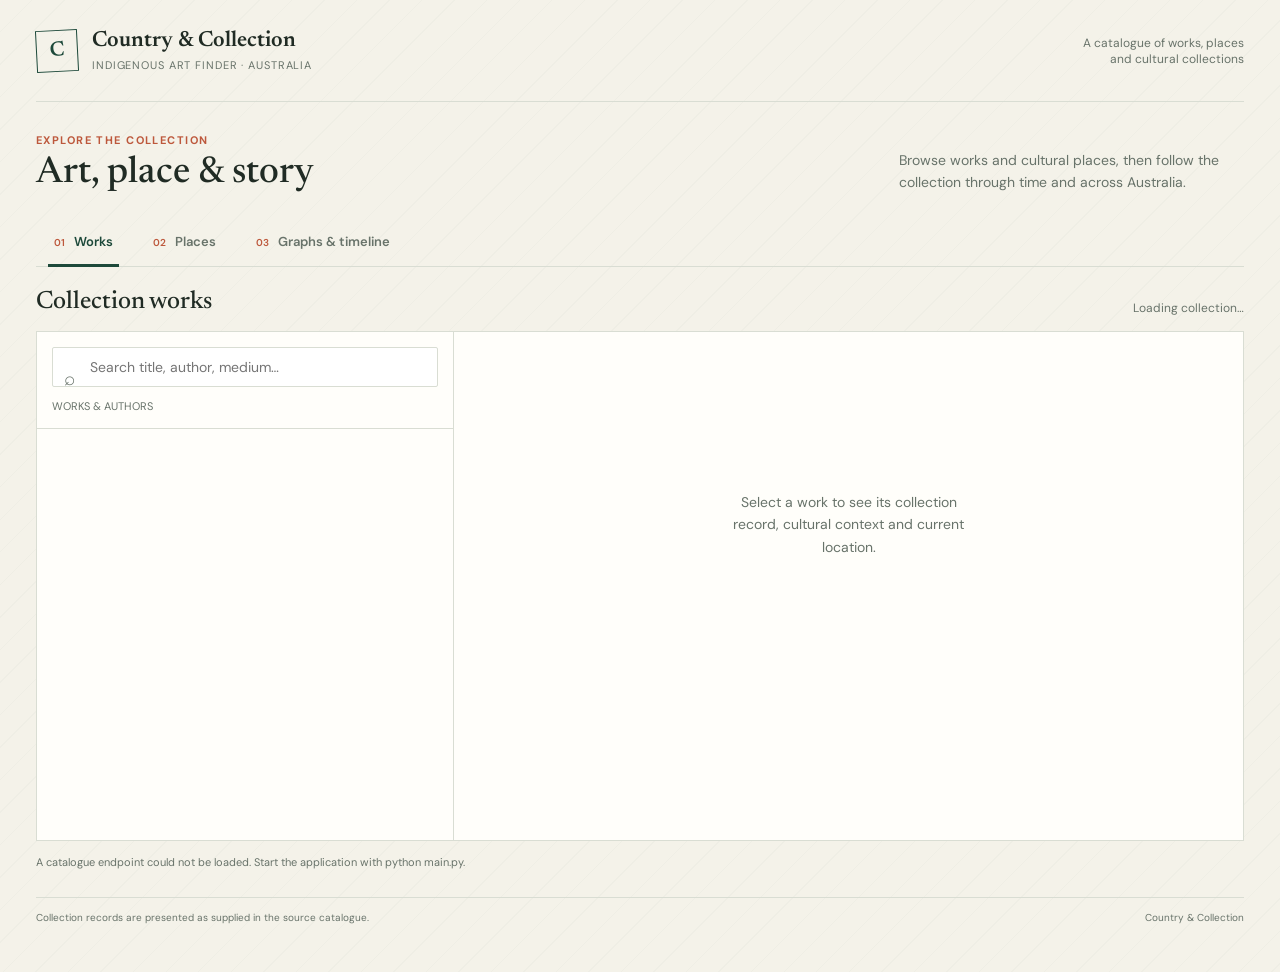
==== templates/index.html @ ae63e6ec "organising frontend into folder for easy flask recognition" ====
<!doctype html>
<html lang="en">
<head>
	<meta charset="utf-8">
	<meta name="viewport" content="width=device-width, initial-scale=1">
	<meta name="theme-color" content="#f4f2e9">
	<title>Country & Collection | Indigenous Art Finder</title>
	<link rel="preconnect" href="https://fonts.googleapis.com">
	<link rel="preconnect" href="https://fonts.gstatic.com" crossorigin>
	<link href="https://fonts.googleapis.com/css2?family=DM+Sans:wght@400;500;600;700&family=Newsreader:opsz,wght@6..72,500;6..72,600&display=swap" rel="stylesheet">
	<style>
		:root {
			color-scheme: light;
			--paper: #f4f2e9;
			--surface: #fffefa;
			--ink: #202b24;
			--muted: #68736a;
			--line: #d9ddd3;
			--forest: #1d493a;
			--leaf: #63865a;
			--ochre: #bd583c;
			--gold: #cf9e3d;
			--sans: "DM Sans", "Segoe UI", sans-serif;
			--serif: "Newsreader", Georgia, serif;
		}

		* { box-sizing: border-box; }
		body {
			margin: 0;
			color: var(--ink);
			background-color: var(--paper);
			background-image: repeating-linear-gradient(135deg, transparent 0 22px, rgb(29 73 58 / 2.5%) 22px 23px);
			font-family: var(--sans);
			font-size: 14px;
		}
		button, input { font: inherit; }
		button { color: inherit; }
		.shell { width: min(1280px, 100%); margin: 0 auto; padding: 0 36px 48px; }
		.masthead {
			min-height: 102px;
			display: flex;
			align-items: center;
			justify-content: space-between;
			gap: 24px;
			border-bottom: 1px solid var(--line);
		}
		.brand { display: flex; align-items: center; gap: 14px; }
		.brand-mark {
			width: 42px;
			height: 42px;
			display: grid;
			place-items: center;
			border: 1px solid var(--forest);
			color: var(--forest);
			font: 600 21px var(--serif);
			transform: rotate(-3deg);
		}
		.brand-name { font: 600 22px/1 var(--serif); }
		.brand-subtitle { margin-top: 6px; color: var(--muted); font-size: 11px; letter-spacing: .08em; text-transform: uppercase; }
		.masthead-note { color: var(--muted); font-size: 12px; text-align: right; }
		.intro { padding: 31px 0 23px; display: flex; align-items: end; justify-content: space-between; gap: 24px; }
		.eyebrow { color: var(--ochre); font-size: 11px; font-weight: 700; letter-spacing: .13em; text-transform: uppercase; }
		h1 { margin: 8px 0 0; font: 500 37px/1.05 var(--serif); }
		.intro-copy { max-width: 345px; margin: 0; color: var(--muted); line-height: 1.55; }
		.tabs { display: flex; border-bottom: 1px solid var(--line); gap: 4px; }
		.tab {
			position: relative;
			min-height: 49px;
			padding: 0 18px;
			border: 0;
			background: transparent;
			color: var(--muted);
			cursor: pointer;
			font-size: 13px;
			font-weight: 600;
		}
		.tab span { margin-right: 9px; color: var(--ochre); font-size: 10px; }
		.tab[aria-selected="true"] { color: var(--forest); }
		.tab[aria-selected="true"]::after { position: absolute; right: 12px; bottom: -1px; left: 12px; height: 3px; background: var(--forest); content: ""; }
		.panel { padding-top: 22px; }
		[hidden] { display: none !important; }
		.section-head { display: flex; align-items: end; justify-content: space-between; gap: 18px; margin-bottom: 15px; }
		h2 { margin: 0; font: 500 25px/1.1 var(--serif); }
		.section-meta { color: var(--muted); font-size: 12px; }
		.workspace { display: grid; grid-template-columns: minmax(270px, .82fr) minmax(0, 1.55fr); min-height: 510px; border: 1px solid var(--line); background: var(--surface); }
		.browse-column { min-width: 0; border-right: 1px solid var(--line); }
		.browse-toolbar { padding: 15px; border-bottom: 1px solid var(--line); }
		.search-wrap { position: relative; }
		.search-wrap::before { position: absolute; top: 11px; left: 12px; color: var(--muted); content: "⌕"; font-size: 19px; line-height: 1; }
		.search {
			width: 100%;
			height: 40px;
			padding: 0 12px 0 37px;
			border: 1px solid var(--line);
			border-radius: 2px;
			outline: none;
			background: #fff;
			color: var(--ink);
		}
		.search:focus { border-color: var(--forest); box-shadow: 0 0 0 2px rgb(29 73 58 / 10%); }
		.browse-count { display: flex; justify-content: space-between; padding-top: 12px; color: var(--muted); font-size: 11px; }
		.record-list { max-height: 430px; overflow: auto; }
		.record-button {
			width: 100%;
			display: block;
			padding: 13px 16px;
			border: 0;
			border-bottom: 1px solid #eceee8;
			border-left: 3px solid transparent;
			background: transparent;
			cursor: pointer;
			text-align: left;
		}
		.record-button:hover { background: #f7f8f2; }
		.record-button[aria-current="true"] { border-left-color: var(--ochre); background: #f6f5ed; }
		.record-title { display: block; font: 600 16px/1.25 var(--serif); }
		.record-subtitle { display: block; margin-top: 5px; color: var(--muted); font-size: 12px; line-height: 1.4; }
		.record-tag { display: inline-block; margin-top: 7px; color: var(--forest); font-size: 10px; font-weight: 700; letter-spacing: .07em; text-transform: uppercase; }
		.region-filters { display: flex; flex-wrap: wrap; gap: 5px; margin-top: 13px; }
		.region-button { min-height: 29px; padding: 0 8px; border: 1px solid var(--line); border-radius: 2px; background: transparent; color: var(--muted); cursor: pointer; font-size: 10px; font-weight: 700; }
		.region-button:hover, .region-button[aria-pressed="true"] { border-color: var(--forest); background: var(--forest); color: #fff; }
		.detail { padding: 27px 30px; min-width: 0; }
		.detail-kicker { color: var(--ochre); font-size: 10px; font-weight: 700; letter-spacing: .13em; text-transform: uppercase; }
		.detail h3 { margin: 9px 0 7px; font: 500 31px/1.1 var(--serif); overflow-wrap: anywhere; }
		.detail-byline { margin: 0; color: var(--muted); font-size: 14px; }
		.detail-rule { height: 1px; margin: 23px 0; background: var(--line); }
		.detail-grid { display: grid; grid-template-columns: repeat(2, minmax(0, 1fr)); gap: 21px 24px; }
		.field-label { display: block; margin-bottom: 5px; color: var(--muted); font-size: 10px; font-weight: 700; letter-spacing: .09em; text-transform: uppercase; }
		.field-value { display: block; font-size: 13px; line-height: 1.5; overflow-wrap: anywhere; }
		.field-wide { grid-column: 1 / -1; }
		.empty-state { padding: 24px 16px; color: var(--muted); line-height: 1.5; }
		.placeholder { min-height: 330px; display: grid; place-items: center; color: var(--muted); text-align: center; }
		.placeholder p { max-width: 260px; line-height: 1.6; }
		.place-flags { display: flex; flex-wrap: wrap; gap: 7px; margin: 18px 0 0; }
		.flag { padding: 5px 8px; border: 1px solid var(--line); color: var(--forest); font-size: 10px; font-weight: 600; }
		.analytics-top { display: grid; grid-template-columns: repeat(3, 1fr); margin-bottom: 18px; border: 1px solid var(--line); background: var(--surface); }
		.metric { padding: 17px 20px; border-right: 1px solid var(--line); }
		.metric:last-child { border: 0; }
		.metric-value { display: block; font: 500 29px/1 var(--serif); color: var(--forest); }
		.metric-label { display: block; margin-top: 6px; color: var(--muted); font-size: 11px; }
		.analytics-grid { display: grid; grid-template-columns: 1fr 1fr; gap: 16px; }
		.chart-panel, .timeline-panel { padding: 19px 21px; border: 1px solid var(--line); background: var(--surface); }
		.chart-panel h3, .timeline-panel h3 { margin: 0 0 17px; font: 500 20px/1.1 var(--serif); }
		.bar-list { display: grid; gap: 13px; }
		.bar-row { display: grid; grid-template-columns: minmax(72px, 110px) minmax(40px, 1fr) 25px; align-items: center; gap: 9px; font-size: 11px; }
		.bar-label { overflow: hidden; color: var(--muted); text-overflow: ellipsis; white-space: nowrap; }
		.bar-track { height: 9px; background: #edf0e9; }
		.bar-fill { height: 100%; min-width: 2px; background: var(--leaf); }
		.bar-row:nth-child(3n + 2) .bar-fill { background: var(--ochre); }
		.bar-row:nth-child(3n) .bar-fill { background: var(--gold); }
		.bar-count { text-align: right; font-weight: 700; }
		.line-chart { width: 100%; height: auto; display: block; overflow: visible; }
		.chart-axis { stroke: var(--line); stroke-width: 1; }
		.chart-line { fill: none; stroke: var(--forest); stroke-width: 3; stroke-linecap: round; stroke-linejoin: round; }
		.chart-point { fill: var(--ochre); stroke: var(--surface); stroke-width: 2; }
		.chart-label { fill: var(--muted); font: 11px var(--sans); }
		.timeline-list { display: grid; grid-template-columns: repeat(auto-fit, minmax(120px, 1fr)); gap: 8px; margin-top: 14px; }
		.timeline-item { padding: 9px 10px; border-left: 2px solid var(--ochre); background: #f7f8f2; }
		.timeline-year { display: block; color: var(--forest); font-size: 11px; font-weight: 700; }
		.timeline-count { display: block; margin-top: 4px; color: var(--muted); font-size: 11px; }
		.status { min-height: 20px; margin: 14px 0 0; color: var(--muted); font-size: 11px; }
		footer { display: flex; justify-content: space-between; gap: 12px; margin-top: 22px; padding-top: 13px; border-top: 1px solid var(--line); color: var(--muted); font-size: 10px; }
		@media (max-width: 760px) {
			.shell { padding: 0 18px 32px; }
			.masthead { min-height: 81px; }
			.masthead-note { display: none; }
			.intro { align-items: start; flex-direction: column; gap: 11px; padding-top: 25px; }
			h1 { font-size: 32px; }
			.intro-copy { max-width: 500px; }
			.tabs { overflow-x: auto; }
			.tab { flex: 0 0 auto; padding: 0 12px; }
			.workspace { grid-template-columns: 1fr; }
			.browse-column { border-right: 0; border-bottom: 1px solid var(--line); }
			.record-list { max-height: 265px; }
			.detail { padding: 22px 18px; }
			.detail h3 { font-size: 27px; }
			.analytics-grid { grid-template-columns: 1fr; }
			.timeline-panel { grid-column: auto; }
			.chart-panel { padding: 17px; }
		}
		@media (max-width: 430px) {
			.brand-name { font-size: 19px; }
			.brand-mark { width: 37px; height: 37px; }
			.section-head { align-items: start; flex-direction: column; gap: 7px; }
			.detail-grid { gap: 17px 13px; }
			.analytics-top { grid-template-columns: 1fr 1fr; }
			.metric { padding: 14px; }
			.metric:nth-child(2) { border-right: 0; }
			.metric:last-child { grid-column: 1 / -1; border-top: 1px solid var(--line); }
			footer { flex-direction: column; }
		}
		@media (prefers-reduced-motion: no-preference) {
			.panel:not([hidden]) { animation: arrive 180ms ease-out both; }
			@keyframes arrive { from { opacity: .5; transform: translateY(4px); } to { opacity: 1; transform: translateY(0); } }
		}
	</style>
</head>
<body>
	<div class="shell">
		<header class="masthead">
			<div class="brand">
				<div class="brand-mark" aria-hidden="true">C</div>
				<div>
					<div class="brand-name">Country &amp; Collection</div>
					<div class="brand-subtitle">Indigenous art finder · Australia</div>
				</div>
			</div>
			<div class="masthead-note">A catalogue of works, places<br>and cultural collections</div>
		</header>

		<main>
			<section class="intro" aria-labelledby="page-title">
				<div>
					<div class="eyebrow">Explore the collection</div>
					<h1 id="page-title">Art, place &amp; story</h1>
				</div>
				<p class="intro-copy">Browse works and cultural places, then follow the collection through time and across Australia.</p>
			</section>

			<nav class="tabs" role="tablist" aria-label="Catalogue sections">
				<button class="tab" id="tab-works" type="button" role="tab" aria-controls="panel-works" aria-selected="true"><span>01</span>Works</button>
				<button class="tab" id="tab-places" type="button" role="tab" aria-controls="panel-places" aria-selected="false"><span>02</span>Places</button>
				<button class="tab" id="tab-archive" type="button" role="tab" aria-controls="panel-archive" aria-selected="false"><span>03</span>Graphs &amp; timeline</button>
			</nav>

			<section class="panel" id="panel-works" role="tabpanel" aria-labelledby="tab-works">
				<div class="section-head">
					<h2>Collection works</h2>
					<div class="section-meta" id="works-summary">Loading collection…</div>
				</div>
				<div class="workspace">
					<div class="browse-column">
						<div class="browse-toolbar">
							<label class="search-wrap">
								<span class="sr-only" hidden>Search works by title, author, medium or group</span>
								<input class="search" id="works-search" type="search" placeholder="Search title, author, medium…" autocomplete="off" aria-label="Search works by title, author, medium or group">
							</label>
							<div class="browse-count"><span>WORKS &amp; AUTHORS</span><span id="works-count"></span></div>
						</div>
						<div class="record-list" id="works-list" aria-label="Works"></div>
					</div>
					<article class="detail" id="work-detail" aria-live="polite">
						<div class="placeholder"><p>Select a work to see its collection record, cultural context and current location.</p></div>
					</article>
				</div>
			</section>

			<section class="panel" id="panel-places" role="tabpanel" aria-labelledby="tab-places" hidden>
				<div class="section-head">
					<h2>Cultural places</h2>
					<div class="section-meta" id="places-summary">Browse places to visit, learn and engage</div>
				</div>
				<div class="workspace">
					<div class="browse-column">
						<div class="browse-toolbar">
							<label class="search-wrap">
								<input class="search" id="places-search" type="search" placeholder="Search place, state, group…" autocomplete="off" aria-label="Search places by name, state, or group">
							</label>
							<div class="region-filters" id="region-filters" aria-label="Filter places by state"></div>
							<div class="browse-count"><span>PLACES</span><span id="places-count"></span></div>
						</div>
						<div class="record-list" id="places-list" aria-label="Cultural places"></div>
					</div>
					<article class="detail" id="place-detail" aria-live="polite">
						<div class="placeholder"><p>Select a place to see its address, community details and visitor information.</p></div>
					</article>
				</div>
			</section>

			<section class="panel" id="panel-archive" role="tabpanel" aria-labelledby="tab-archive" hidden>
				<div class="section-head">
					<h2>Indigenous Art Centres in Australia</h2>
					<div class="section-meta">Founding years and locations by state</div>
				</div>
				<div class="analytics-top" id="metrics"></div>
				<div class="analytics-grid">
					<section class="chart-panel" aria-labelledby="founded-chart-title">
						<h3 id="founded-chart-title">Places founded over time</h3>
						<div id="founded-chart" aria-label="Cumulative line graph of places founded by year"></div>
						<div class="timeline-list" id="timeline" aria-label="Founding timeline"></div>
					</section>
					<section class="chart-panel" aria-labelledby="state-chart-title">
						<h3 id="state-chart-title">Locations by state</h3>
						<div class="bar-list" id="state-chart"></div>
					</section>
				</div>
				<p class="status" id="archive-note"></p>
			</section>
			<p class="status" id="app-status" role="status"></p>
		</main>

		<footer>
			<span>Collection records are presented as supplied in the source catalogue.</span>
			<span>Country &amp; Collection</span>
		</footer>
	</div>

	<script>
		const panels = [...document.querySelectorAll('[role="tabpanel"]')];
		const tabs = [...document.querySelectorAll('[role="tab"]')];
		const status = document.querySelector('#app-status');
		let works = [];
		let places = [];
		let selectedPlaceState = 'ALL';
		const regions = [
			['NSW', 'New South Wales'], ['VIC', 'Victoria'], ['QLD', 'Queensland'],
			['SA', 'South Australia'], ['WA', 'Western Australia'], ['TAS', 'Tasmania'], ['NT', 'Northern Territory'],
		];

		function text(value) {
			const clean = String(value ?? '').trim();
			return clean || 'Not recorded';
		}

		function field(label, value, wide = false) {
			const wrapper = document.createElement('div');
			if (wide) wrapper.className = 'field-wide';
			const heading = document.createElement('span');
			heading.className = 'field-label';
			heading.textContent = label;
			const content = document.createElement('span');
			content.className = 'field-value';
			content.textContent = text(value);
			wrapper.append(heading, content);
			return wrapper;
		}

		function showTab(tab) {
			tabs.forEach((button) => button.setAttribute('aria-selected', String(button === tab)));
			panels.forEach((panel) => { panel.hidden = panel.id !== tab.getAttribute('aria-controls'); });
		}

		tabs.forEach((tab) => tab.addEventListener('click', () => showTab(tab)));

		function renderWorkList(query = '') {
			const normalized = query.trim().toLocaleLowerCase();
			const matches = works.filter((work) => Object.values(work).join(' ').toLocaleLowerCase().includes(normalized));
			const list = document.querySelector('#works-list');
			list.replaceChildren();
			document.querySelector('#works-count').textContent = `${matches.length} / ${works.length}`;
			if (!matches.length) {
				list.innerHTML = '<div class="empty-state">No works match that search.</div>';
				return;
			}
			matches.forEach((work) => {
				const button = document.createElement('button');
				button.type = 'button';
				button.className = 'record-button';
				button.setAttribute('aria-current', String(document.querySelector('#work-detail').dataset.title === work.title));
				const title = document.createElement('span');
				title.className = 'record-title';
				title.textContent = text(work.title);
				const author = document.createElement('span');
				author.className = 'record-subtitle';
				author.textContent = text(work.author);
				const type = document.createElement('span');
				type.className = 'record-tag';
				type.textContent = text(work.type);
				button.append(title, author, type);
				button.addEventListener('click', () => showWork(work));
				list.append(button);
			});
		}

		function showWork(work) {
			const detail = document.querySelector('#work-detail');
			detail.dataset.title = work.title;
			detail.replaceChildren();
			const kicker = document.createElement('div');
			kicker.className = 'detail-kicker';
			kicker.textContent = text(work.type);
			const title = document.createElement('h3');
			title.textContent = text(work.title);
			const byline = document.createElement('p');
			byline.className = 'detail-byline';
			byline.textContent = text(work.author);
			const rule = document.createElement('div');
			rule.className = 'detail-rule';
			const grid = document.createElement('div');
			grid.className = 'detail-grid';
			grid.append(
				field('Type of work', work.type),
				field('Aboriginal heritage', work.heritage),
				field('Work medium', work.medium),
				field('Aboriginal group location', work.groupLocationAndState),
				field('Date created', work.dateCreated),
				field('Collection', work.collection, true),
				field('Where the work is housed', work.housedAt, true),
			);
			detail.append(kicker, title, byline, rule, grid);
			renderWorkList(document.querySelector('#works-search').value);
		}

		function renderPlaceList(query = '') {
			const normalized = query.trim().toLocaleLowerCase();
			const matches = places.filter((place) => (selectedPlaceState === 'ALL' || place.state === selectedPlaceState)
				&& Object.values(place).join(' ').toLocaleLowerCase().includes(normalized));
			const list = document.querySelector('#places-list');
			list.replaceChildren();
			document.querySelector('#places-count').textContent = `${matches.length} / ${places.length}`;
			if (!matches.length) {
				list.innerHTML = '<div class="empty-state">No places match that search.</div>';
				return;
			}
			matches.forEach((place) => {
				const button = document.createElement('button');
				button.type = 'button';
				button.className = 'record-button';
				button.setAttribute('aria-current', String(document.querySelector('#place-detail').dataset.name === place.name));
				const name = document.createElement('span');
				name.className = 'record-title';
				name.textContent = text(place.name);
				const location = document.createElement('span');
				location.className = 'record-subtitle';
				location.textContent = [place.state, place.address].filter((value) => value).join(' · ') || 'Location not recorded';
				const category = document.createElement('span');
				category.className = 'record-tag';
				category.textContent = text(place.category);
				button.append(name, location, category);
				button.addEventListener('click', () => showPlace(place));
				list.append(button);
			});
		}

		function renderRegionFilters() {
			const filters = document.querySelector('#region-filters');
			filters.replaceChildren();
			[['ALL', 'Nationwide'], ...regions].forEach(([code, label]) => {
				const button = document.createElement('button');
				button.type = 'button';
				button.className = 'region-button';
				button.textContent = label;
				button.setAttribute('aria-pressed', String(selectedPlaceState === code));
				button.addEventListener('click', () => {
					selectedPlaceState = code;
					renderRegionFilters();
					renderPlaceList(document.querySelector('#places-search').value);
				});
				filters.append(button);
			});
		}

		function showPlace(place) {
			const detail = document.querySelector('#place-detail');
			detail.dataset.name = place.name;
			detail.replaceChildren();
			const kicker = document.createElement('div');
			kicker.className = 'detail-kicker';
			kicker.textContent = text(place.category);
			const title = document.createElement('h3');
			title.textContent = text(place.name);
			const byline = document.createElement('p');
			byline.className = 'detail-byline';
			byline.textContent = [place.state, place.address].filter((value) => value).join(' · ') || 'Address not recorded';
			const flags = document.createElement('div');
			flags.className = 'place-flags';
			[place.exclusiveContent === 'Yes' && 'Aboriginal content', place.aboriginalOwned === 'Yes' && 'Aboriginal owned & governed'].filter(Boolean).forEach((label) => {
				const flag = document.createElement('span');
				flag.className = 'flag';
				flag.textContent = label;
				flags.append(flag);
			});
			const rule = document.createElement('div');
			rule.className = 'detail-rule';
			const grid = document.createElement('div');
			grid.className = 'detail-grid';
			grid.append(
				field('Address', place.address, true),
				field('Category', place.category),
				field('Aboriginal group', place.aboriginalGroup),
				field('Indigenous exclusive content', place.exclusiveContent),
				field('Indigenous owned and run', place.aboriginalOwned),
				field('Type of interaction', place.interactions),
				field('Year founded', place.yearFounded),
				field('Listed source', place.source, true),
				field('Associated with', place.associatedWith, true),
			);
			if (place.website && /^https?:\/\//i.test(place.website)) {
				const websiteField = document.createElement('div');
				websiteField.className = 'field-wide';
				const label = document.createElement('span');
				label.className = 'field-label';
				label.textContent = 'Website';
				const link = document.createElement('a');
				link.className = 'field-value';
				link.href = place.website;
				link.target = '_blank';
				link.rel = 'noopener noreferrer';
				link.textContent = place.website;
				websiteField.append(label, link);
				grid.append(websiteField);
			} else {
				grid.append(field('Website', place.website, true));
			}
			detail.append(kicker, title, byline, flags, rule, grid);
			renderPlaceList(document.querySelector('#places-search').value);
		}

		function renderBars(target, entries) {
			const element = document.querySelector(target);
			element.replaceChildren();
			const maximum = Math.max(1, ...entries.map(([, count]) => count));
			entries.forEach(([label, count]) => {
				const row = document.createElement('div');
				row.className = 'bar-row';
				const name = document.createElement('span');
				name.className = 'bar-label';
				name.textContent = label;
				name.title = label;
				const track = document.createElement('div');
				track.className = 'bar-track';
				track.setAttribute('aria-label', `${label}: ${count}`);
				const fill = document.createElement('div');
				fill.className = 'bar-fill';
				fill.style.width = count ? `${Math.max(3, count / maximum * 100)}%` : '0%';
				track.append(fill);
				const value = document.createElement('span');
				value.className = 'bar-count';
				value.textContent = count;
				row.append(name, track, value);
				element.append(row);
			});
		}

		function renderFoundedChart(entries) {
			const container = document.querySelector('#founded-chart');
			container.replaceChildren();
			if (!entries.length) {
				const empty = document.createElement('div');
				empty.className = 'empty-state';
				empty.textContent = 'No founding years are recorded in the source CSV yet.';
				container.append(empty);
				return;
			}
			const svg = document.createElementNS('http://www.w3.org/2000/svg', 'svg');
			svg.setAttribute('viewBox', '0 0 720 250');
			svg.setAttribute('role', 'img');
			svg.setAttribute('aria-label', 'Cumulative number of places by founding year');
			svg.classList.add('line-chart');
			const maximum = Math.max(1, ...entries.map((entry) => entry.total));
			const left = 54;
			const right = 698;
			const top = 24;
			const bottom = 204;
			const axis = document.createElementNS(svg.namespaceURI, 'path');
			axis.setAttribute('d', `M${left} ${top}V${bottom}H${right}`);
			axis.classList.add('chart-axis');
			svg.append(axis);
			const points = entries.map((entry, index) => {
				const x = entries.length === 1 ? (left + right) / 2 : left + index / (entries.length - 1) * (right - left);
				const y = bottom - entry.total / maximum * (bottom - top);
				return { ...entry, x, y };
			});
			const line = document.createElementNS(svg.namespaceURI, 'polyline');
			line.setAttribute('points', points.map(({ x, y }) => `${x},${y}`).join(' '));
			line.classList.add('chart-line');
			svg.append(line);
			points.forEach((point, index) => {
				const dot = document.createElementNS(svg.namespaceURI, 'circle');
				dot.setAttribute('cx', point.x);
				dot.setAttribute('cy', point.y);
				dot.setAttribute('r', '5');
				dot.classList.add('chart-point');
				const title = document.createElementNS(svg.namespaceURI, 'title');
				title.textContent = `${point.year}: ${point.total} places total (${point.count} founded)`;
				dot.append(title);
				svg.append(dot);
				if (index === 0 || index === points.length - 1 || index === Math.floor(points.length / 2)) {
					const label = document.createElementNS(svg.namespaceURI, 'text');
					label.setAttribute('x', point.x);
					label.setAttribute('y', '228');
					label.setAttribute('text-anchor', 'middle');
					label.classList.add('chart-label');
					label.textContent = point.year;
					svg.append(label);
				}
			});
			container.append(svg);
		}

		function renderOverview(data) {
			const metrics = document.querySelector('#metrics');
			metrics.replaceChildren();
			const statesWithPlaces = Object.values(data.placesByState).filter((count) => count > 0).length;
			[['Art centres & places', data.placeCount], ['Places with founding year', data.datedPlaceCount], ['States represented', statesWithPlaces]].forEach(([label, value]) => {
				const item = document.createElement('div');
				item.className = 'metric';
				const number = document.createElement('span');
				number.className = 'metric-value';
				number.textContent = value;
				const caption = document.createElement('span');
				caption.className = 'metric-label';
				caption.textContent = label;
				item.append(number, caption);
				metrics.append(item);
			});
			renderBars('#state-chart', Object.entries(data.placesByState));
			renderFoundedChart(data.foundedTimeline);
			const timeline = document.querySelector('#timeline');
			timeline.replaceChildren();
			data.foundedTimeline.forEach((entry) => {
				const item = document.createElement('div');
				item.className = 'timeline-item';
				const year = document.createElement('span');
				year.className = 'timeline-year';
				year.textContent = entry.year;
				const count = document.createElement('span');
				count.className = 'timeline-count';
				count.textContent = `${entry.count} founded · ${entry.total} total`;
				item.append(year, count);
				timeline.append(item);
			});
			document.querySelector('#archive-note').textContent = data.unrecordedFoundedCount
				? `${data.unrecordedFoundedCount} places have no recognizable founding year in the source CSV and are not plotted.`
				: 'Founding totals are cumulative; yearly additions are shown in the timeline.';
		}

		document.querySelector('#works-search').addEventListener('input', (event) => renderWorkList(event.target.value));
		document.querySelector('#places-search').addEventListener('input', (event) => renderPlaceList(event.target.value));

		async function loadCatalogue() {
			try {
				const responses = await Promise.all(['/api/works', '/api/places', '/api/overview'].map((url) => fetch(url)));
				if (responses.some((response) => !response.ok)) throw new Error('A catalogue endpoint could not be loaded.');
				[works, places] = await Promise.all(responses.slice(0, 2).map((response) => response.json()));
				const overview = await responses[2].json();
				document.querySelector('#works-summary').textContent = `${works.length} works in the catalogue`;
				document.querySelector('#places-summary').textContent = `${places.length} cultural places in the catalogue`;
				renderWorkList();
				renderRegionFilters();
				renderPlaceList();
				renderOverview(overview);
			} catch (error) {
				status.textContent = `${error.message} Start the application with python main.py.`;
			}
		}

		loadCatalogue();
	</script>
</body>
</html>
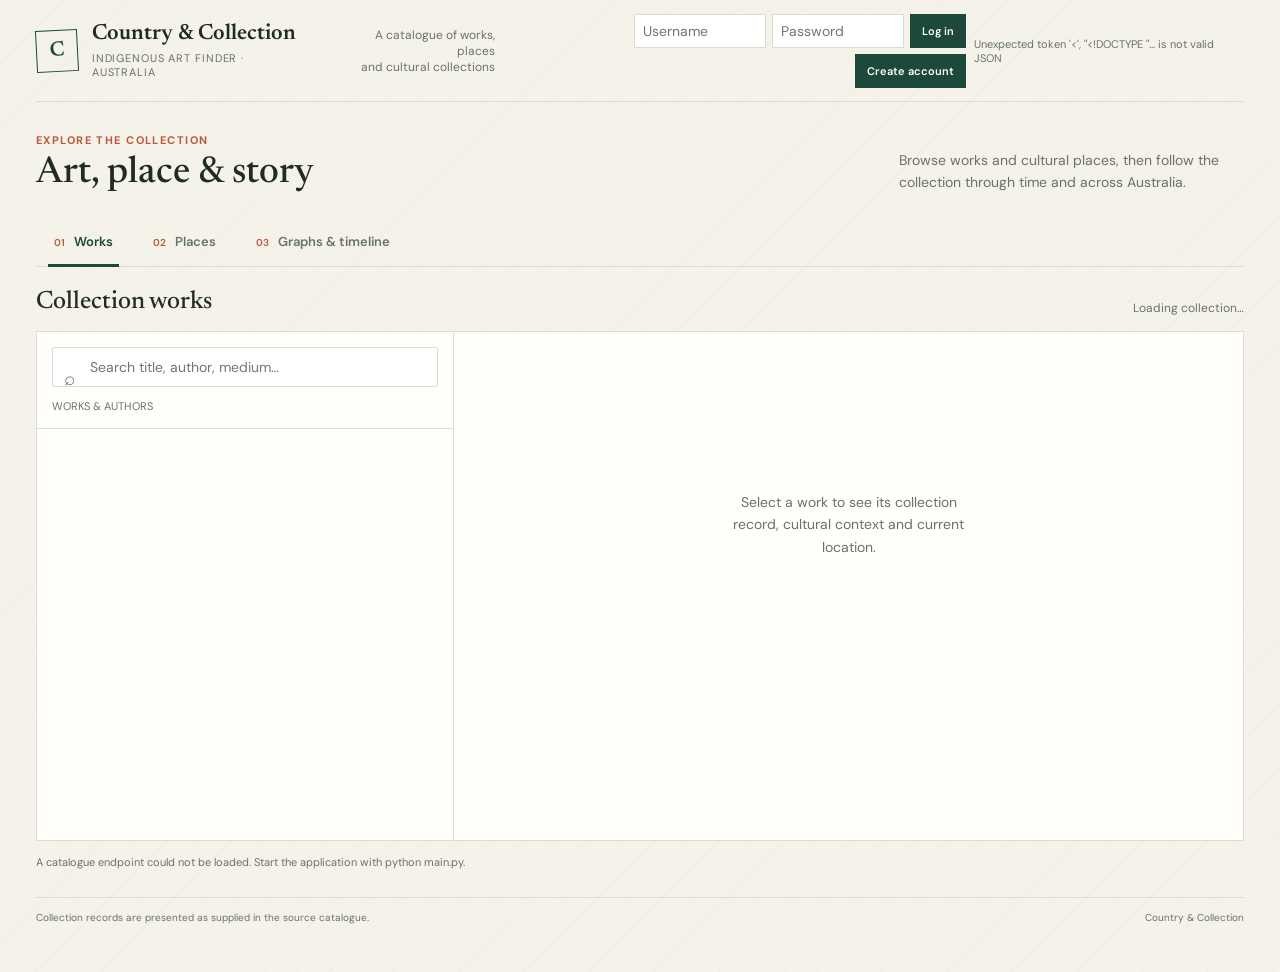
==== commit ac9d4e4a: "Add user login" ====
--- a/templates/index.html
+++ b/templates/index.html
@@ -25,6 +25,7 @@
 		}
 
 		* { box-sizing: border-box; }
+		.sr-only { position: absolute; width: 1px; height: 1px; padding: 0; margin: -1px; overflow: hidden; clip: rect(0, 0, 0, 0); white-space: nowrap; border: 0; }
 		body {
 			margin: 0;
 			color: var(--ink);
@@ -58,6 +59,15 @@
 		.brand-name { font: 600 22px/1 var(--serif); }
 		.brand-subtitle { margin-top: 6px; color: var(--muted); font-size: 11px; letter-spacing: .08em; text-transform: uppercase; }
 		.masthead-note { color: var(--muted); font-size: 12px; text-align: right; }
+		.auth-panel { display: flex; align-items: center; justify-content: flex-end; gap: 8px; }
+		.auth-panel form { display: flex; flex-wrap: wrap; justify-content: flex-end; gap: 6px; }
+		.auth-panel input { width: 132px; min-height: 34px; padding: 0 8px; border: 1px solid var(--line); }
+		.auth-panel button, .place-action { min-height: 34px; padding: 0 11px; border: 1px solid var(--forest); background: var(--forest); color: #fff; cursor: pointer; font-size: 11px; font-weight: 600; }
+		.auth-panel button:hover, .place-action:hover { background: #15392d; }
+		.auth-panel #logout-button, .place-action.secondary { background: transparent; color: var(--forest); }
+		.auth-message { margin: 0; color: var(--muted); font-size: 11px; }
+		.place-action { margin-top: 18px; }
+		.place-action:disabled { cursor: not-allowed; opacity: .7; }
 		.intro { padding: 31px 0 23px; display: flex; align-items: end; justify-content: space-between; gap: 24px; }
 		.eyebrow { color: var(--ochre); font-size: 11px; font-weight: 700; letter-spacing: .13em; text-transform: uppercase; }
 		h1 { margin: 8px 0 0; font: 500 37px/1.05 var(--serif); }
@@ -164,6 +174,8 @@
 			.shell { padding: 0 18px 32px; }
 			.masthead { min-height: 81px; }
 			.masthead-note { display: none; }
+			.auth-panel { flex-basis: 100%; justify-content: flex-start; padding-bottom: 12px; }
+			.auth-panel form { justify-content: flex-start; }
 			.intro { align-items: start; flex-direction: column; gap: 11px; padding-top: 25px; }
 			h1 { font-size: 32px; }
 			.intro-copy { max-width: 500px; }
@@ -206,6 +218,21 @@
 				</div>
 			</div>
 			<div class="masthead-note">A catalogue of works, places<br>and cultural collections</div>
+			<div class="auth-panel">
+				<form id="auth-form">
+					<label class="sr-only" for="username">Username</label>
+					<input id="username" name="username" autocomplete="username" placeholder="Username" minlength="3" maxlength="32" required>
+					<label class="sr-only" for="password">Password</label>
+					<input id="password" name="password" type="password" autocomplete="current-password" placeholder="Password" minlength="8" maxlength="128" required>
+					<button type="submit" data-action="login">Log in</button>
+					<button type="submit" data-action="register">Create account</button>
+				</form>
+				<div id="account-panel" hidden>
+					<span id="account-name"></span>
+					<button type="button" id="logout-button">Log out</button>
+				</div>
+				<p class="auth-message" id="auth-message" role="status"></p>
+			</div>
 		</header>
 
 		<main>
@@ -257,6 +284,9 @@
 								<input class="search" id="places-search" type="search" placeholder="Search place, state, group…" autocomplete="off" aria-label="Search places by name, state, or group">
 							</label>
 							<div class="region-filters" id="region-filters" aria-label="Filter places by state"></div>
+							<div class="region-filters">
+								<button class="region-button" id="saved-places-filter" type="button" aria-pressed="false" disabled>My saved places</button>
+							</div>
 							<div class="browse-count"><span>PLACES</span><span id="places-count"></span></div>
 						</div>
 						<div class="record-list" id="places-list" aria-label="Cultural places"></div>
@@ -301,6 +331,9 @@
 		const status = document.querySelector('#app-status');
 		let works = [];
 		let places = [];
+		let savedPlaceNames = new Set();
+		let currentUsername = null;
+		let showingSavedPlaces = false;
 		let selectedPlaceState = 'ALL';
 		const regions = [
 			['NSW', 'New South Wales'], ['VIC', 'Victoria'], ['QLD', 'Queensland'],
@@ -310,6 +343,57 @@
 		function text(value) {
 			const clean = String(value ?? '').trim();
 			return clean || 'Not recorded';
+		}
+
+		async function requestJson(url, options = {}) {
+			const response = await fetch(url, options);
+			const payload = await response.json();
+			if (!response.ok) throw new Error(payload.error || 'The request could not be completed.');
+			return payload;
+		}
+
+		function renderAccount(user) {
+			currentUsername = user?.username ?? null;
+			document.querySelector('#auth-form').hidden = Boolean(currentUsername);
+			document.querySelector('#account-panel').hidden = !currentUsername;
+			document.querySelector('#account-name').textContent = currentUsername ? `Signed in as ${currentUsername}` : '';
+			document.querySelector('#saved-places-filter').disabled = !currentUsername;
+			if (!currentUsername) {
+				savedPlaceNames.clear();
+				showingSavedPlaces = false;
+				document.querySelector('#saved-places-filter').setAttribute('aria-pressed', 'false');
+				renderPlaceList(document.querySelector('#places-search').value);
+			}
+		}
+
+		async function loadSavedPlaces() {
+			const saved = await requestJson('/api/myplaces');
+			savedPlaceNames = new Set(saved.map((place) => place.name.toLocaleLowerCase()));
+			renderPlaceList(document.querySelector('#places-search').value);
+			const currentPlace = places.find((place) => place.name === document.querySelector('#place-detail').dataset.name);
+			if (currentPlace) showPlace(currentPlace);
+		}
+
+		async function authenticate(action) {
+			const form = document.querySelector('#auth-form');
+			const message = document.querySelector('#auth-message');
+			message.textContent = '';
+			try {
+				const user = await requestJson(`/api/${action}`, {
+					method: 'POST',
+					headers: { 'Content-Type': 'application/json' },
+					body: JSON.stringify({
+						username: form.elements.username.value,
+						password: form.elements.password.value,
+					}),
+				});
+				form.elements.password.value = '';
+				renderAccount(user);
+				await loadSavedPlaces();
+				message.textContent = `Signed in as ${user.username}.`;
+			} catch (error) {
+				message.textContent = error.message;
+			}
 		}
 
 		function field(label, value, wide = false) {
@@ -394,14 +478,19 @@
 		function renderPlaceList(query = '') {
 			const normalized = query.trim().toLocaleLowerCase();
 			const matches = places.filter((place) => (selectedPlaceState === 'ALL' || place.state === selectedPlaceState)
+				&& (!showingSavedPlaces || savedPlaceNames.has(place.name.toLocaleLowerCase()))
 				&& Object.values(place).join(' ').toLocaleLowerCase().includes(normalized));
 			const list = document.querySelector('#places-list');
 			list.replaceChildren();
-			document.querySelector('#places-count').textContent = `${matches.length} / ${places.length}`;
+			document.querySelector('#places-count').textContent = `${matches.length} / ${showingSavedPlaces ? savedPlaceNames.size : places.length}`;
 			if (!matches.length) {
-				list.innerHTML = '<div class="empty-state">No places match that search.</div>';
+				list.textContent = showingSavedPlaces && savedPlaceNames.size === 0
+					? 'You have not saved any places yet.'
+					: 'No places match that search.';
+				list.className = 'record-list empty-state';
 				return;
 			}
+			list.className = 'record-list';
 			matches.forEach((place) => {
 				const button = document.createElement('button');
 				button.type = 'button';
@@ -452,6 +541,30 @@
 			const byline = document.createElement('p');
 			byline.className = 'detail-byline';
 			byline.textContent = [place.state, place.address].filter((value) => value).join(' · ') || 'Address not recorded';
+			const saveButton = document.createElement('button');
+			saveButton.type = 'button';
+			saveButton.className = 'place-action';
+			const isSaved = savedPlaceNames.has(place.name.toLocaleLowerCase());
+			saveButton.textContent = currentUsername ? (isSaved ? 'Remove from my list' : 'Save to my list') : 'Log in to save places';
+			saveButton.disabled = !currentUsername;
+			if (isSaved) saveButton.classList.add('secondary');
+			saveButton.addEventListener('click', async () => {
+				try {
+					const saved = await requestJson('/api/myplaces', {
+						method: isSaved ? 'DELETE' : 'POST',
+						headers: { 'Content-Type': 'application/json' },
+						body: JSON.stringify({ name: place.name }),
+					});
+					savedPlaceNames = new Set(saved.map((savedPlace) => savedPlace.name.toLocaleLowerCase()));
+					document.querySelector('#app-status').textContent = isSaved
+						? `${place.name} removed from your list.`
+						: `${place.name} saved to your list.`;
+					showPlace(place);
+					renderPlaceList(document.querySelector('#places-search').value);
+				} catch (error) {
+					document.querySelector('#app-status').textContent = error.message;
+				}
+			});
 			const flags = document.createElement('div');
 			flags.className = 'place-flags';
 			[place.exclusiveContent === 'Yes' && 'Aboriginal content', place.aboriginalOwned === 'Yes' && 'Aboriginal owned & governed'].filter(Boolean).forEach((label) => {
@@ -492,7 +605,7 @@
 			} else {
 				grid.append(field('Website', place.website, true));
 			}
-			detail.append(kicker, title, byline, flags, rule, grid);
+			detail.append(kicker, title, byline, saveButton, flags, rule, grid);
 			renderPlaceList(document.querySelector('#places-search').value);
 		}
 
@@ -617,6 +730,24 @@
 
 		document.querySelector('#works-search').addEventListener('input', (event) => renderWorkList(event.target.value));
 		document.querySelector('#places-search').addEventListener('input', (event) => renderPlaceList(event.target.value));
+		document.querySelector('#saved-places-filter').addEventListener('click', (event) => {
+			showingSavedPlaces = !showingSavedPlaces;
+			event.currentTarget.setAttribute('aria-pressed', String(showingSavedPlaces));
+			renderPlaceList(document.querySelector('#places-search').value);
+		});
+		document.querySelector('#auth-form').addEventListener('submit', (event) => {
+			event.preventDefault();
+			authenticate(event.submitter?.dataset.action === 'register' ? 'register' : 'login');
+		});
+		document.querySelector('#logout-button').addEventListener('click', async () => {
+			try {
+				await requestJson('/api/logout', { method: 'POST' });
+				renderAccount(null);
+				document.querySelector('#auth-message').textContent = 'You have logged out.';
+			} catch (error) {
+				document.querySelector('#auth-message').textContent = error.message;
+			}
+		});
 
 		async function loadCatalogue() {
 			try {
@@ -635,8 +766,18 @@
 			}
 		}
 
+		async function loadAccount() {
+			try {
+				const user = await requestJson('/api/session');
+				renderAccount(user.authenticated ? user : null);
+				if (user.authenticated) await loadSavedPlaces();
+			} catch (error) {
+				document.querySelector('#auth-message').textContent = error.message;
+			}
+		}
+
 		loadCatalogue();
+		loadAccount();
 	</script>
 </body>
 </html>
-
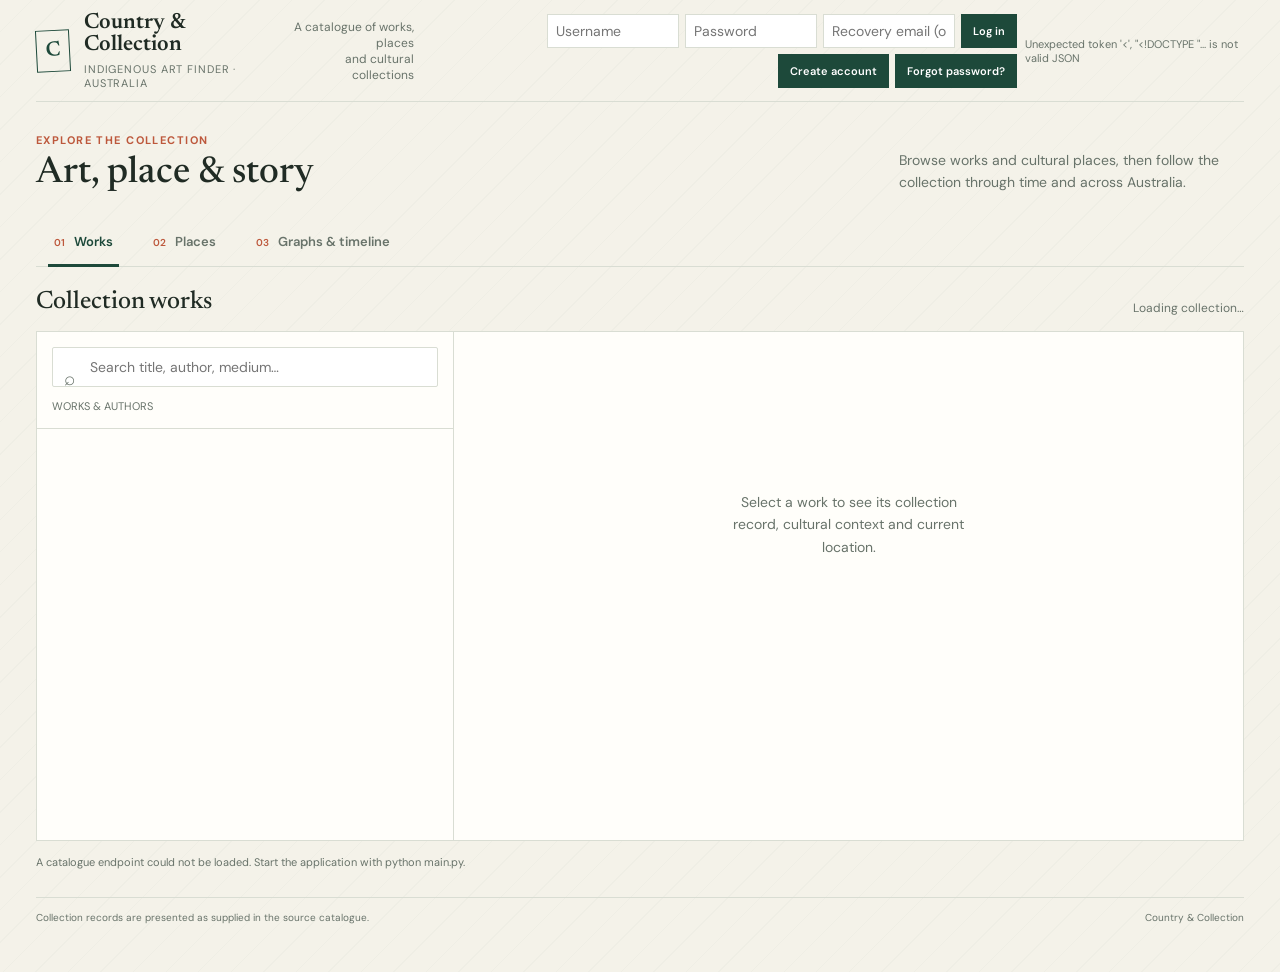
==== commit e0142365: "Aligning searchbar word formatting across files" ====
--- a/templates/index.html
+++ b/templates/index.html
@@ -62,6 +62,7 @@
 		.auth-panel { display: flex; align-items: center; justify-content: flex-end; gap: 8px; }
 		.auth-panel form { display: flex; flex-wrap: wrap; justify-content: flex-end; gap: 6px; }
 		.auth-panel input { width: 132px; min-height: 34px; padding: 0 8px; border: 1px solid var(--line); }
+		.auth-panel input[type="email"] { width: 170px; }
 		.auth-panel button, .place-action { min-height: 34px; padding: 0 11px; border: 1px solid var(--forest); background: var(--forest); color: #fff; cursor: pointer; font-size: 11px; font-weight: 600; }
 		.auth-panel button:hover, .place-action:hover { background: #15392d; }
 		.auth-panel #logout-button, .place-action.secondary { background: transparent; color: var(--forest); }
@@ -224,8 +225,16 @@
 					<input id="username" name="username" autocomplete="username" placeholder="Username" minlength="3" maxlength="32" required>
 					<label class="sr-only" for="password">Password</label>
 					<input id="password" name="password" type="password" autocomplete="current-password" placeholder="Password" minlength="8" maxlength="128" required>
+					<label class="sr-only" for="recovery-email">Recovery email (optional)</label>
+					<input id="recovery-email" name="recovery_email" type="text" inputmode="email" autocomplete="email" autocapitalize="none" placeholder="Recovery email (optional)" maxlength="254">
 					<button type="submit" data-action="login">Log in</button>
 					<button type="submit" data-action="register">Create account</button>
+					<button type="button" id="forgot-password-button">Forgot password?</button>
+				</form>
+				<form id="reset-form" hidden>
+					<label class="sr-only" for="new-password">New password</label>
+					<input id="new-password" name="password" type="password" autocomplete="new-password" placeholder="New password" minlength="8" maxlength="128" required>
+					<button type="submit">Reset password</button>
 				</form>
 				<div id="account-panel" hidden>
 					<span id="account-name"></span>
@@ -385,12 +394,51 @@
 					body: JSON.stringify({
 						username: form.elements.username.value,
 						password: form.elements.password.value,
+						...(action === 'register' ? { recovery_email: form.elements.recovery_email.value } : {}),
 					}),
 				});
 				form.elements.password.value = '';
 				renderAccount(user);
 				await loadSavedPlaces();
 				message.textContent = `Signed in as ${user.username}.`;
+			} catch (error) {
+				message.textContent = error.message;
+			}
+		}
+
+		async function requestPasswordReset() {
+			const form = document.querySelector('#auth-form');
+			const message = document.querySelector('#auth-message');
+			message.textContent = '';
+			try {
+				const result = await requestJson('/api/forgot-password', {
+					method: 'POST',
+					headers: { 'Content-Type': 'application/json' },
+					body: JSON.stringify({ email: form.elements.recovery_email.value }),
+				});
+				message.textContent = result.message;
+			} catch (error) {
+				message.textContent = error.message;
+			}
+		}
+
+		async function resetPassword(token) {
+			const form = document.querySelector('#reset-form');
+			const message = document.querySelector('#auth-message');
+			message.textContent = '';
+			try {
+				const result = await requestJson('/api/reset-password', {
+					method: 'POST',
+					headers: { 'Content-Type': 'application/json' },
+					body: JSON.stringify({ token, password: form.elements.password.value }),
+				});
+				form.hidden = true;
+				document.querySelector('#auth-form').hidden = false;
+				form.elements.password.value = '';
+				const url = new URL(window.location.href);
+				url.searchParams.delete('reset_token');
+				window.history.replaceState({}, '', url);
+				message.textContent = result.message;
 			} catch (error) {
 				message.textContent = error.message;
 			}
@@ -421,7 +469,7 @@
 			const matches = works.filter((work) => Object.values(work).join(' ').toLocaleLowerCase().includes(normalized));
 			const list = document.querySelector('#works-list');
 			list.replaceChildren();
-			document.querySelector('#works-count').textContent = `${matches.length} / ${works.length}`;
+			document.querySelector('#works-count').textContent = `${matches.length} / ${works.length} works`;
 			if (!matches.length) {
 				list.innerHTML = '<div class="empty-state">No works match that search.</div>';
 				return;
@@ -739,6 +787,16 @@
 			event.preventDefault();
 			authenticate(event.submitter?.dataset.action === 'register' ? 'register' : 'login');
 		});
+		document.querySelector('#forgot-password-button').addEventListener('click', requestPasswordReset);
+		const resetToken = new URLSearchParams(window.location.search).get('reset_token');
+		if (resetToken) {
+			document.querySelector('#auth-form').hidden = true;
+			document.querySelector('#reset-form').hidden = false;
+		}
+		document.querySelector('#reset-form').addEventListener('submit', (event) => {
+			event.preventDefault();
+			resetPassword(resetToken);
+		});
 		document.querySelector('#logout-button').addEventListener('click', async () => {
 			try {
 				await requestJson('/api/logout', { method: 'POST' });
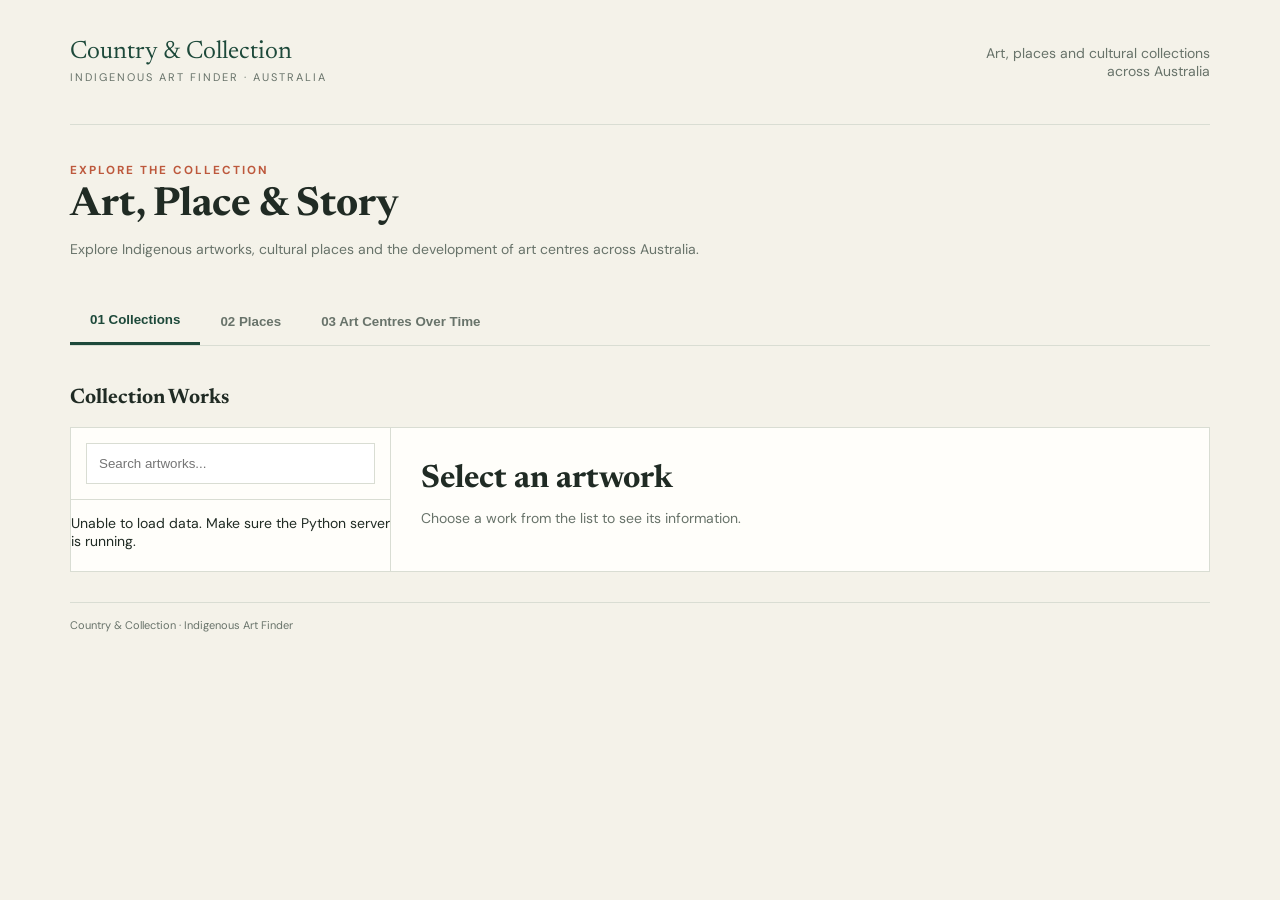
==== commit 02828ce3: "changed the index.html to better fit the security and privacy brief by removing the code that deals " ====
--- a/templates/index.html
+++ b/templates/index.html
@@ -1,841 +1,861 @@
-<!doctype html>
+<!DOCTYPE html>
 <html lang="en">
 <head>
-	<meta charset="utf-8">
-	<meta name="viewport" content="width=device-width, initial-scale=1">
-	<meta name="theme-color" content="#f4f2e9">
-	<title>Country & Collection | Indigenous Art Finder</title>
-	<link rel="preconnect" href="https://fonts.googleapis.com">
-	<link rel="preconnect" href="https://fonts.gstatic.com" crossorigin>
-	<link href="https://fonts.googleapis.com/css2?family=DM+Sans:wght@400;500;600;700&family=Newsreader:opsz,wght@6..72,500;6..72,600&display=swap" rel="stylesheet">
-	<style>
-		:root {
-			color-scheme: light;
-			--paper: #f4f2e9;
-			--surface: #fffefa;
-			--ink: #202b24;
-			--muted: #68736a;
-			--line: #d9ddd3;
-			--forest: #1d493a;
-			--leaf: #63865a;
-			--ochre: #bd583c;
-			--gold: #cf9e3d;
-			--sans: "DM Sans", "Segoe UI", sans-serif;
-			--serif: "Newsreader", Georgia, serif;
-		}
-
-		* { box-sizing: border-box; }
-		.sr-only { position: absolute; width: 1px; height: 1px; padding: 0; margin: -1px; overflow: hidden; clip: rect(0, 0, 0, 0); white-space: nowrap; border: 0; }
-		body {
-			margin: 0;
-			color: var(--ink);
-			background-color: var(--paper);
-			background-image: repeating-linear-gradient(135deg, transparent 0 22px, rgb(29 73 58 / 2.5%) 22px 23px);
-			font-family: var(--sans);
-			font-size: 14px;
-		}
-		button, input { font: inherit; }
-		button { color: inherit; }
-		.shell { width: min(1280px, 100%); margin: 0 auto; padding: 0 36px 48px; }
-		.masthead {
-			min-height: 102px;
-			display: flex;
-			align-items: center;
-			justify-content: space-between;
-			gap: 24px;
-			border-bottom: 1px solid var(--line);
-		}
-		.brand { display: flex; align-items: center; gap: 14px; }
-		.brand-mark {
-			width: 42px;
-			height: 42px;
-			display: grid;
-			place-items: center;
-			border: 1px solid var(--forest);
-			color: var(--forest);
-			font: 600 21px var(--serif);
-			transform: rotate(-3deg);
-		}
-		.brand-name { font: 600 22px/1 var(--serif); }
-		.brand-subtitle { margin-top: 6px; color: var(--muted); font-size: 11px; letter-spacing: .08em; text-transform: uppercase; }
-		.masthead-note { color: var(--muted); font-size: 12px; text-align: right; }
-		.auth-panel { display: flex; align-items: center; justify-content: flex-end; gap: 8px; }
-		.auth-panel form { display: flex; flex-wrap: wrap; justify-content: flex-end; gap: 6px; }
-		.auth-panel input { width: 132px; min-height: 34px; padding: 0 8px; border: 1px solid var(--line); }
-		.auth-panel input[type="email"] { width: 170px; }
-		.auth-panel button, .place-action { min-height: 34px; padding: 0 11px; border: 1px solid var(--forest); background: var(--forest); color: #fff; cursor: pointer; font-size: 11px; font-weight: 600; }
-		.auth-panel button:hover, .place-action:hover { background: #15392d; }
-		.auth-panel #logout-button, .place-action.secondary { background: transparent; color: var(--forest); }
-		.auth-message { margin: 0; color: var(--muted); font-size: 11px; }
-		.place-action { margin-top: 18px; }
-		.place-action:disabled { cursor: not-allowed; opacity: .7; }
-		.intro { padding: 31px 0 23px; display: flex; align-items: end; justify-content: space-between; gap: 24px; }
-		.eyebrow { color: var(--ochre); font-size: 11px; font-weight: 700; letter-spacing: .13em; text-transform: uppercase; }
-		h1 { margin: 8px 0 0; font: 500 37px/1.05 var(--serif); }
-		.intro-copy { max-width: 345px; margin: 0; color: var(--muted); line-height: 1.55; }
-		.tabs { display: flex; border-bottom: 1px solid var(--line); gap: 4px; }
-		.tab {
-			position: relative;
-			min-height: 49px;
-			padding: 0 18px;
-			border: 0;
-			background: transparent;
-			color: var(--muted);
-			cursor: pointer;
-			font-size: 13px;
-			font-weight: 600;
-		}
-		.tab span { margin-right: 9px; color: var(--ochre); font-size: 10px; }
-		.tab[aria-selected="true"] { color: var(--forest); }
-		.tab[aria-selected="true"]::after { position: absolute; right: 12px; bottom: -1px; left: 12px; height: 3px; background: var(--forest); content: ""; }
-		.panel { padding-top: 22px; }
-		[hidden] { display: none !important; }
-		.section-head { display: flex; align-items: end; justify-content: space-between; gap: 18px; margin-bottom: 15px; }
-		h2 { margin: 0; font: 500 25px/1.1 var(--serif); }
-		.section-meta { color: var(--muted); font-size: 12px; }
-		.workspace { display: grid; grid-template-columns: minmax(270px, .82fr) minmax(0, 1.55fr); min-height: 510px; border: 1px solid var(--line); background: var(--surface); }
-		.browse-column { min-width: 0; border-right: 1px solid var(--line); }
-		.browse-toolbar { padding: 15px; border-bottom: 1px solid var(--line); }
-		.search-wrap { position: relative; }
-		.search-wrap::before { position: absolute; top: 11px; left: 12px; color: var(--muted); content: "⌕"; font-size: 19px; line-height: 1; }
-		.search {
-			width: 100%;
-			height: 40px;
-			padding: 0 12px 0 37px;
-			border: 1px solid var(--line);
-			border-radius: 2px;
-			outline: none;
-			background: #fff;
-			color: var(--ink);
-		}
-		.search:focus { border-color: var(--forest); box-shadow: 0 0 0 2px rgb(29 73 58 / 10%); }
-		.browse-count { display: flex; justify-content: space-between; padding-top: 12px; color: var(--muted); font-size: 11px; }
-		.record-list { max-height: 430px; overflow: auto; }
-		.record-button {
-			width: 100%;
-			display: block;
-			padding: 13px 16px;
-			border: 0;
-			border-bottom: 1px solid #eceee8;
-			border-left: 3px solid transparent;
-			background: transparent;
-			cursor: pointer;
-			text-align: left;
-		}
-		.record-button:hover { background: #f7f8f2; }
-		.record-button[aria-current="true"] { border-left-color: var(--ochre); background: #f6f5ed; }
-		.record-title { display: block; font: 600 16px/1.25 var(--serif); }
-		.record-subtitle { display: block; margin-top: 5px; color: var(--muted); font-size: 12px; line-height: 1.4; }
-		.record-tag { display: inline-block; margin-top: 7px; color: var(--forest); font-size: 10px; font-weight: 700; letter-spacing: .07em; text-transform: uppercase; }
-		.region-filters { display: flex; flex-wrap: wrap; gap: 5px; margin-top: 13px; }
-		.region-button { min-height: 29px; padding: 0 8px; border: 1px solid var(--line); border-radius: 2px; background: transparent; color: var(--muted); cursor: pointer; font-size: 10px; font-weight: 700; }
-		.region-button:hover, .region-button[aria-pressed="true"] { border-color: var(--forest); background: var(--forest); color: #fff; }
-		.detail { padding: 27px 30px; min-width: 0; }
-		.detail-kicker { color: var(--ochre); font-size: 10px; font-weight: 700; letter-spacing: .13em; text-transform: uppercase; }
-		.detail h3 { margin: 9px 0 7px; font: 500 31px/1.1 var(--serif); overflow-wrap: anywhere; }
-		.detail-byline { margin: 0; color: var(--muted); font-size: 14px; }
-		.detail-rule { height: 1px; margin: 23px 0; background: var(--line); }
-		.detail-grid { display: grid; grid-template-columns: repeat(2, minmax(0, 1fr)); gap: 21px 24px; }
-		.field-label { display: block; margin-bottom: 5px; color: var(--muted); font-size: 10px; font-weight: 700; letter-spacing: .09em; text-transform: uppercase; }
-		.field-value { display: block; font-size: 13px; line-height: 1.5; overflow-wrap: anywhere; }
-		.field-wide { grid-column: 1 / -1; }
-		.empty-state { padding: 24px 16px; color: var(--muted); line-height: 1.5; }
-		.placeholder { min-height: 330px; display: grid; place-items: center; color: var(--muted); text-align: center; }
-		.placeholder p { max-width: 260px; line-height: 1.6; }
-		.place-flags { display: flex; flex-wrap: wrap; gap: 7px; margin: 18px 0 0; }
-		.flag { padding: 5px 8px; border: 1px solid var(--line); color: var(--forest); font-size: 10px; font-weight: 600; }
-		.analytics-top { display: grid; grid-template-columns: repeat(3, 1fr); margin-bottom: 18px; border: 1px solid var(--line); background: var(--surface); }
-		.metric { padding: 17px 20px; border-right: 1px solid var(--line); }
-		.metric:last-child { border: 0; }
-		.metric-value { display: block; font: 500 29px/1 var(--serif); color: var(--forest); }
-		.metric-label { display: block; margin-top: 6px; color: var(--muted); font-size: 11px; }
-		.analytics-grid { display: grid; grid-template-columns: 1fr 1fr; gap: 16px; }
-		.chart-panel, .timeline-panel { padding: 19px 21px; border: 1px solid var(--line); background: var(--surface); }
-		.chart-panel h3, .timeline-panel h3 { margin: 0 0 17px; font: 500 20px/1.1 var(--serif); }
-		.bar-list { display: grid; gap: 13px; }
-		.bar-row { display: grid; grid-template-columns: minmax(72px, 110px) minmax(40px, 1fr) 25px; align-items: center; gap: 9px; font-size: 11px; }
-		.bar-label { overflow: hidden; color: var(--muted); text-overflow: ellipsis; white-space: nowrap; }
-		.bar-track { height: 9px; background: #edf0e9; }
-		.bar-fill { height: 100%; min-width: 2px; background: var(--leaf); }
-		.bar-row:nth-child(3n + 2) .bar-fill { background: var(--ochre); }
-		.bar-row:nth-child(3n) .bar-fill { background: var(--gold); }
-		.bar-count { text-align: right; font-weight: 700; }
-		.line-chart { width: 100%; height: auto; display: block; overflow: visible; }
-		.chart-axis { stroke: var(--line); stroke-width: 1; }
-		.chart-line { fill: none; stroke: var(--forest); stroke-width: 3; stroke-linecap: round; stroke-linejoin: round; }
-		.chart-point { fill: var(--ochre); stroke: var(--surface); stroke-width: 2; }
-		.chart-label { fill: var(--muted); font: 11px var(--sans); }
-		.timeline-list { display: grid; grid-template-columns: repeat(auto-fit, minmax(120px, 1fr)); gap: 8px; margin-top: 14px; }
-		.timeline-item { padding: 9px 10px; border-left: 2px solid var(--ochre); background: #f7f8f2; }
-		.timeline-year { display: block; color: var(--forest); font-size: 11px; font-weight: 700; }
-		.timeline-count { display: block; margin-top: 4px; color: var(--muted); font-size: 11px; }
-		.status { min-height: 20px; margin: 14px 0 0; color: var(--muted); font-size: 11px; }
-		footer { display: flex; justify-content: space-between; gap: 12px; margin-top: 22px; padding-top: 13px; border-top: 1px solid var(--line); color: var(--muted); font-size: 10px; }
-		@media (max-width: 760px) {
-			.shell { padding: 0 18px 32px; }
-			.masthead { min-height: 81px; }
-			.masthead-note { display: none; }
-			.auth-panel { flex-basis: 100%; justify-content: flex-start; padding-bottom: 12px; }
-			.auth-panel form { justify-content: flex-start; }
-			.intro { align-items: start; flex-direction: column; gap: 11px; padding-top: 25px; }
-			h1 { font-size: 32px; }
-			.intro-copy { max-width: 500px; }
-			.tabs { overflow-x: auto; }
-			.tab { flex: 0 0 auto; padding: 0 12px; }
-			.workspace { grid-template-columns: 1fr; }
-			.browse-column { border-right: 0; border-bottom: 1px solid var(--line); }
-			.record-list { max-height: 265px; }
-			.detail { padding: 22px 18px; }
-			.detail h3 { font-size: 27px; }
-			.analytics-grid { grid-template-columns: 1fr; }
-			.timeline-panel { grid-column: auto; }
-			.chart-panel { padding: 17px; }
-		}
-		@media (max-width: 430px) {
-			.brand-name { font-size: 19px; }
-			.brand-mark { width: 37px; height: 37px; }
-			.section-head { align-items: start; flex-direction: column; gap: 7px; }
-			.detail-grid { gap: 17px 13px; }
-			.analytics-top { grid-template-columns: 1fr 1fr; }
-			.metric { padding: 14px; }
-			.metric:nth-child(2) { border-right: 0; }
-			.metric:last-child { grid-column: 1 / -1; border-top: 1px solid var(--line); }
-			footer { flex-direction: column; }
-		}
-		@media (prefers-reduced-motion: no-preference) {
-			.panel:not([hidden]) { animation: arrive 180ms ease-out both; }
-			@keyframes arrive { from { opacity: .5; transform: translateY(4px); } to { opacity: 1; transform: translateY(0); } }
-		}
-	</style>
+<meta charset="UTF-8">
+<meta name="viewport" content="width=device-width, initial-scale=1.0">
+<title>Country & Collection | Indigenous Art Finder</title>
+
+<link href="https://fonts.googleapis.com/css2?family=DM+Sans:wght@400;500;600;700&family=Newsreader:wght@500;600&display=swap" rel="stylesheet">
+
+<style>
+:root{
+    --paper:#f4f2e9;
+    --white:#fffefa;
+    --ink:#202b24;
+    --muted:#68736a;
+    --line:#d9ddd3;
+    --green:#1d493a;
+    --leaf:#63865a;
+    --ochre:#bd583c;
+    --gold:#cf9e3d;
+}
+
+*{box-sizing:border-box}
+
+body{
+    margin:0;
+    background:var(--paper);
+    color:var(--ink);
+    font:14px "DM Sans",sans-serif;
+}
+
+h1,h2,h3,.title,.brand{
+    font-family:"Newsreader",serif;
+}
+
+.container{
+    max-width:1200px;
+    margin:auto;
+    padding:0 30px 40px;
+}
+
+/* HEADER */
+
+header{
+    padding:30px 0;
+    border-bottom:1px solid var(--line);
+    display:flex;
+    justify-content:space-between;
+    align-items:center;
+}
+
+.brand{
+    font-size:25px;
+    color:var(--green);
+}
+
+.subtitle{
+    font-size:11px;
+    color:var(--muted);
+    letter-spacing:2px;
+    margin-top:5px;
+}
+
+header p{
+    color:var(--muted);
+    text-align:right;
+}
+
+/* INTRO */
+
+.intro{
+    padding:35px 0 25px;
+}
+
+.intro small{
+    color:var(--ochre);
+    font-weight:bold;
+    letter-spacing:2px;
+}
+
+h1{
+    font-size:40px;
+    margin:8px 0;
+}
+
+.intro p{
+    color:var(--muted);
+}
+
+/* NAVIGATION */
+
+.tabs{
+    display:flex;
+    border-bottom:1px solid var(--line);
+}
+
+.tab{
+    padding:15px 20px;
+    border:0;
+    background:none;
+    color:var(--muted);
+    cursor:pointer;
+    font-weight:bold;
+}
+
+.tab.active{
+    color:var(--green);
+    border-bottom:3px solid var(--green);
+}
+
+/* SECTIONS */
+
+section{
+    padding-top:25px;
+}
+
+.hidden{display:none}
+
+.workspace{
+    display:grid;
+    grid-template-columns:320px 1fr;
+    background:var(--white);
+    border:1px solid var(--line);
+}
+
+.sidebar{
+    border-right:1px solid var(--line);
+}
+
+.toolbar{
+    padding:15px;
+    border-bottom:1px solid var(--line);
+}
+
+input{
+    width:100%;
+    padding:12px;
+    border:1px solid var(--line);
+}
+
+.filters{
+    display:flex;
+    flex-wrap:wrap;
+    gap:5px;
+    margin-top:10px;
+}
+
+.filters button{
+    border:1px solid var(--line);
+    background:white;
+    padding:6px 9px;
+    cursor:pointer;
+}
+
+.filters button.active,
+.filters button:hover{
+    background:var(--green);
+    color:white;
+}
+
+.list{
+    max-height:500px;
+    overflow:auto;
+}
+
+.item{
+    width:100%;
+    padding:14px;
+    text-align:left;
+    border:0;
+    border-bottom:1px solid #eee;
+    background:white;
+    cursor:pointer;
+}
+
+.item:hover,
+.item.selected{
+    background:#f5f4ed;
+    border-left:3px solid var(--ochre);
+}
+
+.item strong{
+    display:block;
+    font-family:"Newsreader",serif;
+    font-size:17px;
+}
+
+.item span{
+    display:block;
+    color:var(--muted);
+    margin-top:4px;
+}
+
+.detail{
+    padding:30px;
+}
+
+.detail h2{
+    font-size:32px;
+    margin:5px 0;
+}
+
+.detail .author{
+    color:var(--muted);
+}
+
+.info{
+    display:grid;
+    grid-template-columns:1fr 1fr;
+    gap:20px;
+    margin-top:25px;
+    border-top:1px solid var(--line);
+    padding-top:20px;
+}
+
+.info div{
+    padding-bottom:5px;
+}
+
+.info b{
+    display:block;
+    color:var(--muted);
+    font-size:10px;
+    text-transform:uppercase;
+    margin-bottom:5px;
+}
+
+/* CHARTS */
+
+.metrics{
+    display:grid;
+    grid-template-columns:repeat(3,1fr);
+    margin-bottom:20px;
+}
+
+.metric{
+    padding:20px;
+    background:var(--white);
+    border:1px solid var(--line);
+}
+
+.metric strong{
+    display:block;
+    font:30px "Newsreader",serif;
+    color:var(--green);
+}
+
+.metric span{
+    color:var(--muted);
+}
+
+.charts{
+    display:grid;
+    grid-template-columns:1fr 1fr;
+    gap:20px;
+}
+
+.chart{
+    padding:20px;
+    background:var(--white);
+    border:1px solid var(--line);
+}
+
+.bar{
+    margin:15px 0;
+}
+
+.bar label{
+    display:flex;
+    justify-content:space-between;
+    margin-bottom:5px;
+}
+
+.bar-track{
+    height:10px;
+    background:#e9ece5;
+}
+
+.bar-fill{
+    height:100%;
+    background:var(--leaf);
+}
+
+.line{
+    width:100%;
+    height:220px;
+}
+
+/* FOOTER */
+
+footer{
+    margin-top:30px;
+    padding-top:15px;
+    border-top:1px solid var(--line);
+    color:var(--muted);
+    font-size:11px;
+}
+
+/* MOBILE */
+
+@media(max-width:750px){
+    .container{padding:0 15px 30px}
+
+    header p{display:none}
+
+    h1{font-size:32px}
+
+    .workspace,
+    .charts{
+        grid-template-columns:1fr;
+    }
+
+    .sidebar{
+        border-right:0;
+        border-bottom:1px solid var(--line);
+    }
+
+    .metrics{
+        grid-template-columns:1fr;
+    }
+
+    .info{
+        grid-template-columns:1fr;
+    }
+}
+</style>
 </head>
+
 <body>
-	<div class="shell">
-		<header class="masthead">
-			<div class="brand">
-				<div class="brand-mark" aria-hidden="true">C</div>
-				<div>
-					<div class="brand-name">Country &amp; Collection</div>
-					<div class="brand-subtitle">Indigenous art finder · Australia</div>
-				</div>
-			</div>
-			<div class="masthead-note">A catalogue of works, places<br>and cultural collections</div>
-			<div class="auth-panel">
-				<form id="auth-form">
-					<label class="sr-only" for="username">Username</label>
-					<input id="username" name="username" autocomplete="username" placeholder="Username" minlength="3" maxlength="32" required>
-					<label class="sr-only" for="password">Password</label>
-					<input id="password" name="password" type="password" autocomplete="current-password" placeholder="Password" minlength="8" maxlength="128" required>
-					<label class="sr-only" for="recovery-email">Recovery email (optional)</label>
-					<input id="recovery-email" name="recovery_email" type="text" inputmode="email" autocomplete="email" autocapitalize="none" placeholder="Recovery email (optional)" maxlength="254">
-					<button type="submit" data-action="login">Log in</button>
-					<button type="submit" data-action="register">Create account</button>
-					<button type="button" id="forgot-password-button">Forgot password?</button>
-				</form>
-				<form id="reset-form" hidden>
-					<label class="sr-only" for="new-password">New password</label>
-					<input id="new-password" name="password" type="password" autocomplete="new-password" placeholder="New password" minlength="8" maxlength="128" required>
-					<button type="submit">Reset password</button>
-				</form>
-				<div id="account-panel" hidden>
-					<span id="account-name"></span>
-					<button type="button" id="logout-button">Log out</button>
-				</div>
-				<p class="auth-message" id="auth-message" role="status"></p>
-			</div>
-		</header>
-
-		<main>
-			<section class="intro" aria-labelledby="page-title">
-				<div>
-					<div class="eyebrow">Explore the collection</div>
-					<h1 id="page-title">Art, place &amp; story</h1>
-				</div>
-				<p class="intro-copy">Browse works and cultural places, then follow the collection through time and across Australia.</p>
-			</section>
-
-			<nav class="tabs" role="tablist" aria-label="Catalogue sections">
-				<button class="tab" id="tab-works" type="button" role="tab" aria-controls="panel-works" aria-selected="true"><span>01</span>Works</button>
-				<button class="tab" id="tab-places" type="button" role="tab" aria-controls="panel-places" aria-selected="false"><span>02</span>Places</button>
-				<button class="tab" id="tab-archive" type="button" role="tab" aria-controls="panel-archive" aria-selected="false"><span>03</span>Graphs &amp; timeline</button>
-			</nav>
-
-			<section class="panel" id="panel-works" role="tabpanel" aria-labelledby="tab-works">
-				<div class="section-head">
-					<h2>Collection works</h2>
-					<div class="section-meta" id="works-summary">Loading collection…</div>
-				</div>
-				<div class="workspace">
-					<div class="browse-column">
-						<div class="browse-toolbar">
-							<label class="search-wrap">
-								<span class="sr-only" hidden>Search works by title, author, medium or group</span>
-								<input class="search" id="works-search" type="search" placeholder="Search title, author, medium…" autocomplete="off" aria-label="Search works by title, author, medium or group">
-							</label>
-							<div class="browse-count"><span>WORKS &amp; AUTHORS</span><span id="works-count"></span></div>
-						</div>
-						<div class="record-list" id="works-list" aria-label="Works"></div>
-					</div>
-					<article class="detail" id="work-detail" aria-live="polite">
-						<div class="placeholder"><p>Select a work to see its collection record, cultural context and current location.</p></div>
-					</article>
-				</div>
-			</section>
-
-			<section class="panel" id="panel-places" role="tabpanel" aria-labelledby="tab-places" hidden>
-				<div class="section-head">
-					<h2>Cultural places</h2>
-					<div class="section-meta" id="places-summary">Browse places to visit, learn and engage</div>
-				</div>
-				<div class="workspace">
-					<div class="browse-column">
-						<div class="browse-toolbar">
-							<label class="search-wrap">
-								<input class="search" id="places-search" type="search" placeholder="Search place, state, group…" autocomplete="off" aria-label="Search places by name, state, or group">
-							</label>
-							<div class="region-filters" id="region-filters" aria-label="Filter places by state"></div>
-							<div class="region-filters">
-								<button class="region-button" id="saved-places-filter" type="button" aria-pressed="false" disabled>My saved places</button>
-							</div>
-							<div class="browse-count"><span>PLACES</span><span id="places-count"></span></div>
-						</div>
-						<div class="record-list" id="places-list" aria-label="Cultural places"></div>
-					</div>
-					<article class="detail" id="place-detail" aria-live="polite">
-						<div class="placeholder"><p>Select a place to see its address, community details and visitor information.</p></div>
-					</article>
-				</div>
-			</section>
-
-			<section class="panel" id="panel-archive" role="tabpanel" aria-labelledby="tab-archive" hidden>
-				<div class="section-head">
-					<h2>Indigenous Art Centres in Australia</h2>
-					<div class="section-meta">Founding years and locations by state</div>
-				</div>
-				<div class="analytics-top" id="metrics"></div>
-				<div class="analytics-grid">
-					<section class="chart-panel" aria-labelledby="founded-chart-title">
-						<h3 id="founded-chart-title">Places founded over time</h3>
-						<div id="founded-chart" aria-label="Cumulative line graph of places founded by year"></div>
-						<div class="timeline-list" id="timeline" aria-label="Founding timeline"></div>
-					</section>
-					<section class="chart-panel" aria-labelledby="state-chart-title">
-						<h3 id="state-chart-title">Locations by state</h3>
-						<div class="bar-list" id="state-chart"></div>
-					</section>
-				</div>
-				<p class="status" id="archive-note"></p>
-			</section>
-			<p class="status" id="app-status" role="status"></p>
-		</main>
-
-		<footer>
-			<span>Collection records are presented as supplied in the source catalogue.</span>
-			<span>Country &amp; Collection</span>
-		</footer>
-	</div>
-
-	<script>
-		const panels = [...document.querySelectorAll('[role="tabpanel"]')];
-		const tabs = [...document.querySelectorAll('[role="tab"]')];
-		const status = document.querySelector('#app-status');
-		let works = [];
-		let places = [];
-		let savedPlaceNames = new Set();
-		let currentUsername = null;
-		let showingSavedPlaces = false;
-		let selectedPlaceState = 'ALL';
-		const regions = [
-			['NSW', 'New South Wales'], ['VIC', 'Victoria'], ['QLD', 'Queensland'],
-			['SA', 'South Australia'], ['WA', 'Western Australia'], ['TAS', 'Tasmania'], ['NT', 'Northern Territory'],
-		];
-
-		function text(value) {
-			const clean = String(value ?? '').trim();
-			return clean || 'Not recorded';
-		}
-
-		async function requestJson(url, options = {}) {
-			const response = await fetch(url, options);
-			const payload = await response.json();
-			if (!response.ok) throw new Error(payload.error || 'The request could not be completed.');
-			return payload;
-		}
-
-		function renderAccount(user) {
-			currentUsername = user?.username ?? null;
-			document.querySelector('#auth-form').hidden = Boolean(currentUsername);
-			document.querySelector('#account-panel').hidden = !currentUsername;
-			document.querySelector('#account-name').textContent = currentUsername ? `Signed in as ${currentUsername}` : '';
-			document.querySelector('#saved-places-filter').disabled = !currentUsername;
-			if (!currentUsername) {
-				savedPlaceNames.clear();
-				showingSavedPlaces = false;
-				document.querySelector('#saved-places-filter').setAttribute('aria-pressed', 'false');
-				renderPlaceList(document.querySelector('#places-search').value);
-			}
-		}
-
-		async function loadSavedPlaces() {
-			const saved = await requestJson('/api/myplaces');
-			savedPlaceNames = new Set(saved.map((place) => place.name.toLocaleLowerCase()));
-			renderPlaceList(document.querySelector('#places-search').value);
-			const currentPlace = places.find((place) => place.name === document.querySelector('#place-detail').dataset.name);
-			if (currentPlace) showPlace(currentPlace);
-		}
-
-		async function authenticate(action) {
-			const form = document.querySelector('#auth-form');
-			const message = document.querySelector('#auth-message');
-			message.textContent = '';
-			try {
-				const user = await requestJson(`/api/${action}`, {
-					method: 'POST',
-					headers: { 'Content-Type': 'application/json' },
-					body: JSON.stringify({
-						username: form.elements.username.value,
-						password: form.elements.password.value,
-						...(action === 'register' ? { recovery_email: form.elements.recovery_email.value } : {}),
-					}),
-				});
-				form.elements.password.value = '';
-				renderAccount(user);
-				await loadSavedPlaces();
-				message.textContent = `Signed in as ${user.username}.`;
-			} catch (error) {
-				message.textContent = error.message;
-			}
-		}
-
-		async function requestPasswordReset() {
-			const form = document.querySelector('#auth-form');
-			const message = document.querySelector('#auth-message');
-			message.textContent = '';
-			try {
-				const result = await requestJson('/api/forgot-password', {
-					method: 'POST',
-					headers: { 'Content-Type': 'application/json' },
-					body: JSON.stringify({ email: form.elements.recovery_email.value }),
-				});
-				message.textContent = result.message;
-			} catch (error) {
-				message.textContent = error.message;
-			}
-		}
-
-		async function resetPassword(token) {
-			const form = document.querySelector('#reset-form');
-			const message = document.querySelector('#auth-message');
-			message.textContent = '';
-			try {
-				const result = await requestJson('/api/reset-password', {
-					method: 'POST',
-					headers: { 'Content-Type': 'application/json' },
-					body: JSON.stringify({ token, password: form.elements.password.value }),
-				});
-				form.hidden = true;
-				document.querySelector('#auth-form').hidden = false;
-				form.elements.password.value = '';
-				const url = new URL(window.location.href);
-				url.searchParams.delete('reset_token');
-				window.history.replaceState({}, '', url);
-				message.textContent = result.message;
-			} catch (error) {
-				message.textContent = error.message;
-			}
-		}
-
-		function field(label, value, wide = false) {
-			const wrapper = document.createElement('div');
-			if (wide) wrapper.className = 'field-wide';
-			const heading = document.createElement('span');
-			heading.className = 'field-label';
-			heading.textContent = label;
-			const content = document.createElement('span');
-			content.className = 'field-value';
-			content.textContent = text(value);
-			wrapper.append(heading, content);
-			return wrapper;
-		}
-
-		function showTab(tab) {
-			tabs.forEach((button) => button.setAttribute('aria-selected', String(button === tab)));
-			panels.forEach((panel) => { panel.hidden = panel.id !== tab.getAttribute('aria-controls'); });
-		}
-
-		tabs.forEach((tab) => tab.addEventListener('click', () => showTab(tab)));
-
-		function renderWorkList(query = '') {
-			const normalized = query.trim().toLocaleLowerCase();
-			const matches = works.filter((work) => Object.values(work).join(' ').toLocaleLowerCase().includes(normalized));
-			const list = document.querySelector('#works-list');
-			list.replaceChildren();
-			document.querySelector('#works-count').textContent = `${matches.length} / ${works.length} works`;
-			if (!matches.length) {
-				list.innerHTML = '<div class="empty-state">No works match that search.</div>';
-				return;
-			}
-			matches.forEach((work) => {
-				const button = document.createElement('button');
-				button.type = 'button';
-				button.className = 'record-button';
-				button.setAttribute('aria-current', String(document.querySelector('#work-detail').dataset.title === work.title));
-				const title = document.createElement('span');
-				title.className = 'record-title';
-				title.textContent = text(work.title);
-				const author = document.createElement('span');
-				author.className = 'record-subtitle';
-				author.textContent = text(work.author);
-				const type = document.createElement('span');
-				type.className = 'record-tag';
-				type.textContent = text(work.type);
-				button.append(title, author, type);
-				button.addEventListener('click', () => showWork(work));
-				list.append(button);
-			});
-		}
-
-		function showWork(work) {
-			const detail = document.querySelector('#work-detail');
-			detail.dataset.title = work.title;
-			detail.replaceChildren();
-			const kicker = document.createElement('div');
-			kicker.className = 'detail-kicker';
-			kicker.textContent = text(work.type);
-			const title = document.createElement('h3');
-			title.textContent = text(work.title);
-			const byline = document.createElement('p');
-			byline.className = 'detail-byline';
-			byline.textContent = text(work.author);
-			const rule = document.createElement('div');
-			rule.className = 'detail-rule';
-			const grid = document.createElement('div');
-			grid.className = 'detail-grid';
-			grid.append(
-				field('Type of work', work.type),
-				field('Aboriginal heritage', work.heritage),
-				field('Work medium', work.medium),
-				field('Aboriginal group location', work.groupLocationAndState),
-				field('Date created', work.dateCreated),
-				field('Collection', work.collection, true),
-				field('Where the work is housed', work.housedAt, true),
-			);
-			detail.append(kicker, title, byline, rule, grid);
-			renderWorkList(document.querySelector('#works-search').value);
-		}
-
-		function renderPlaceList(query = '') {
-			const normalized = query.trim().toLocaleLowerCase();
-			const matches = places.filter((place) => (selectedPlaceState === 'ALL' || place.state === selectedPlaceState)
-				&& (!showingSavedPlaces || savedPlaceNames.has(place.name.toLocaleLowerCase()))
-				&& Object.values(place).join(' ').toLocaleLowerCase().includes(normalized));
-			const list = document.querySelector('#places-list');
-			list.replaceChildren();
-			document.querySelector('#places-count').textContent = `${matches.length} / ${showingSavedPlaces ? savedPlaceNames.size : places.length}`;
-			if (!matches.length) {
-				list.textContent = showingSavedPlaces && savedPlaceNames.size === 0
-					? 'You have not saved any places yet.'
-					: 'No places match that search.';
-				list.className = 'record-list empty-state';
-				return;
-			}
-			list.className = 'record-list';
-			matches.forEach((place) => {
-				const button = document.createElement('button');
-				button.type = 'button';
-				button.className = 'record-button';
-				button.setAttribute('aria-current', String(document.querySelector('#place-detail').dataset.name === place.name));
-				const name = document.createElement('span');
-				name.className = 'record-title';
-				name.textContent = text(place.name);
-				const location = document.createElement('span');
-				location.className = 'record-subtitle';
-				location.textContent = [place.state, place.address].filter((value) => value).join(' · ') || 'Location not recorded';
-				const category = document.createElement('span');
-				category.className = 'record-tag';
-				category.textContent = text(place.category);
-				button.append(name, location, category);
-				button.addEventListener('click', () => showPlace(place));
-				list.append(button);
-			});
-		}
-
-		function renderRegionFilters() {
-			const filters = document.querySelector('#region-filters');
-			filters.replaceChildren();
-			[['ALL', 'Nationwide'], ...regions].forEach(([code, label]) => {
-				const button = document.createElement('button');
-				button.type = 'button';
-				button.className = 'region-button';
-				button.textContent = label;
-				button.setAttribute('aria-pressed', String(selectedPlaceState === code));
-				button.addEventListener('click', () => {
-					selectedPlaceState = code;
-					renderRegionFilters();
-					renderPlaceList(document.querySelector('#places-search').value);
-				});
-				filters.append(button);
-			});
-		}
-
-		function showPlace(place) {
-			const detail = document.querySelector('#place-detail');
-			detail.dataset.name = place.name;
-			detail.replaceChildren();
-			const kicker = document.createElement('div');
-			kicker.className = 'detail-kicker';
-			kicker.textContent = text(place.category);
-			const title = document.createElement('h3');
-			title.textContent = text(place.name);
-			const byline = document.createElement('p');
-			byline.className = 'detail-byline';
-			byline.textContent = [place.state, place.address].filter((value) => value).join(' · ') || 'Address not recorded';
-			const saveButton = document.createElement('button');
-			saveButton.type = 'button';
-			saveButton.className = 'place-action';
-			const isSaved = savedPlaceNames.has(place.name.toLocaleLowerCase());
-			saveButton.textContent = currentUsername ? (isSaved ? 'Remove from my list' : 'Save to my list') : 'Log in to save places';
-			saveButton.disabled = !currentUsername;
-			if (isSaved) saveButton.classList.add('secondary');
-			saveButton.addEventListener('click', async () => {
-				try {
-					const saved = await requestJson('/api/myplaces', {
-						method: isSaved ? 'DELETE' : 'POST',
-						headers: { 'Content-Type': 'application/json' },
-						body: JSON.stringify({ name: place.name }),
-					});
-					savedPlaceNames = new Set(saved.map((savedPlace) => savedPlace.name.toLocaleLowerCase()));
-					document.querySelector('#app-status').textContent = isSaved
-						? `${place.name} removed from your list.`
-						: `${place.name} saved to your list.`;
-					showPlace(place);
-					renderPlaceList(document.querySelector('#places-search').value);
-				} catch (error) {
-					document.querySelector('#app-status').textContent = error.message;
-				}
-			});
-			const flags = document.createElement('div');
-			flags.className = 'place-flags';
-			[place.exclusiveContent === 'Yes' && 'Aboriginal content', place.aboriginalOwned === 'Yes' && 'Aboriginal owned & governed'].filter(Boolean).forEach((label) => {
-				const flag = document.createElement('span');
-				flag.className = 'flag';
-				flag.textContent = label;
-				flags.append(flag);
-			});
-			const rule = document.createElement('div');
-			rule.className = 'detail-rule';
-			const grid = document.createElement('div');
-			grid.className = 'detail-grid';
-			grid.append(
-				field('Address', place.address, true),
-				field('Category', place.category),
-				field('Aboriginal group', place.aboriginalGroup),
-				field('Indigenous exclusive content', place.exclusiveContent),
-				field('Indigenous owned and run', place.aboriginalOwned),
-				field('Type of interaction', place.interactions),
-				field('Year founded', place.yearFounded),
-				field('Listed source', place.source, true),
-				field('Associated with', place.associatedWith, true),
-			);
-			if (place.website && /^https?:\/\//i.test(place.website)) {
-				const websiteField = document.createElement('div');
-				websiteField.className = 'field-wide';
-				const label = document.createElement('span');
-				label.className = 'field-label';
-				label.textContent = 'Website';
-				const link = document.createElement('a');
-				link.className = 'field-value';
-				link.href = place.website;
-				link.target = '_blank';
-				link.rel = 'noopener noreferrer';
-				link.textContent = place.website;
-				websiteField.append(label, link);
-				grid.append(websiteField);
-			} else {
-				grid.append(field('Website', place.website, true));
-			}
-			detail.append(kicker, title, byline, saveButton, flags, rule, grid);
-			renderPlaceList(document.querySelector('#places-search').value);
-		}
-
-		function renderBars(target, entries) {
-			const element = document.querySelector(target);
-			element.replaceChildren();
-			const maximum = Math.max(1, ...entries.map(([, count]) => count));
-			entries.forEach(([label, count]) => {
-				const row = document.createElement('div');
-				row.className = 'bar-row';
-				const name = document.createElement('span');
-				name.className = 'bar-label';
-				name.textContent = label;
-				name.title = label;
-				const track = document.createElement('div');
-				track.className = 'bar-track';
-				track.setAttribute('aria-label', `${label}: ${count}`);
-				const fill = document.createElement('div');
-				fill.className = 'bar-fill';
-				fill.style.width = count ? `${Math.max(3, count / maximum * 100)}%` : '0%';
-				track.append(fill);
-				const value = document.createElement('span');
-				value.className = 'bar-count';
-				value.textContent = count;
-				row.append(name, track, value);
-				element.append(row);
-			});
-		}
-
-		function renderFoundedChart(entries) {
-			const container = document.querySelector('#founded-chart');
-			container.replaceChildren();
-			if (!entries.length) {
-				const empty = document.createElement('div');
-				empty.className = 'empty-state';
-				empty.textContent = 'No founding years are recorded in the source CSV yet.';
-				container.append(empty);
-				return;
-			}
-			const svg = document.createElementNS('http://www.w3.org/2000/svg', 'svg');
-			svg.setAttribute('viewBox', '0 0 720 250');
-			svg.setAttribute('role', 'img');
-			svg.setAttribute('aria-label', 'Cumulative number of places by founding year');
-			svg.classList.add('line-chart');
-			const maximum = Math.max(1, ...entries.map((entry) => entry.total));
-			const left = 54;
-			const right = 698;
-			const top = 24;
-			const bottom = 204;
-			const axis = document.createElementNS(svg.namespaceURI, 'path');
-			axis.setAttribute('d', `M${left} ${top}V${bottom}H${right}`);
-			axis.classList.add('chart-axis');
-			svg.append(axis);
-			const points = entries.map((entry, index) => {
-				const x = entries.length === 1 ? (left + right) / 2 : left + index / (entries.length - 1) * (right - left);
-				const y = bottom - entry.total / maximum * (bottom - top);
-				return { ...entry, x, y };
-			});
-			const line = document.createElementNS(svg.namespaceURI, 'polyline');
-			line.setAttribute('points', points.map(({ x, y }) => `${x},${y}`).join(' '));
-			line.classList.add('chart-line');
-			svg.append(line);
-			points.forEach((point, index) => {
-				const dot = document.createElementNS(svg.namespaceURI, 'circle');
-				dot.setAttribute('cx', point.x);
-				dot.setAttribute('cy', point.y);
-				dot.setAttribute('r', '5');
-				dot.classList.add('chart-point');
-				const title = document.createElementNS(svg.namespaceURI, 'title');
-				title.textContent = `${point.year}: ${point.total} places total (${point.count} founded)`;
-				dot.append(title);
-				svg.append(dot);
-				if (index === 0 || index === points.length - 1 || index === Math.floor(points.length / 2)) {
-					const label = document.createElementNS(svg.namespaceURI, 'text');
-					label.setAttribute('x', point.x);
-					label.setAttribute('y', '228');
-					label.setAttribute('text-anchor', 'middle');
-					label.classList.add('chart-label');
-					label.textContent = point.year;
-					svg.append(label);
-				}
-			});
-			container.append(svg);
-		}
-
-		function renderOverview(data) {
-			const metrics = document.querySelector('#metrics');
-			metrics.replaceChildren();
-			const statesWithPlaces = Object.values(data.placesByState).filter((count) => count > 0).length;
-			[['Art centres & places', data.placeCount], ['Places with founding year', data.datedPlaceCount], ['States represented', statesWithPlaces]].forEach(([label, value]) => {
-				const item = document.createElement('div');
-				item.className = 'metric';
-				const number = document.createElement('span');
-				number.className = 'metric-value';
-				number.textContent = value;
-				const caption = document.createElement('span');
-				caption.className = 'metric-label';
-				caption.textContent = label;
-				item.append(number, caption);
-				metrics.append(item);
-			});
-			renderBars('#state-chart', Object.entries(data.placesByState));
-			renderFoundedChart(data.foundedTimeline);
-			const timeline = document.querySelector('#timeline');
-			timeline.replaceChildren();
-			data.foundedTimeline.forEach((entry) => {
-				const item = document.createElement('div');
-				item.className = 'timeline-item';
-				const year = document.createElement('span');
-				year.className = 'timeline-year';
-				year.textContent = entry.year;
-				const count = document.createElement('span');
-				count.className = 'timeline-count';
-				count.textContent = `${entry.count} founded · ${entry.total} total`;
-				item.append(year, count);
-				timeline.append(item);
-			});
-			document.querySelector('#archive-note').textContent = data.unrecordedFoundedCount
-				? `${data.unrecordedFoundedCount} places have no recognizable founding year in the source CSV and are not plotted.`
-				: 'Founding totals are cumulative; yearly additions are shown in the timeline.';
-		}
-
-		document.querySelector('#works-search').addEventListener('input', (event) => renderWorkList(event.target.value));
-		document.querySelector('#places-search').addEventListener('input', (event) => renderPlaceList(event.target.value));
-		document.querySelector('#saved-places-filter').addEventListener('click', (event) => {
-			showingSavedPlaces = !showingSavedPlaces;
-			event.currentTarget.setAttribute('aria-pressed', String(showingSavedPlaces));
-			renderPlaceList(document.querySelector('#places-search').value);
-		});
-		document.querySelector('#auth-form').addEventListener('submit', (event) => {
-			event.preventDefault();
-			authenticate(event.submitter?.dataset.action === 'register' ? 'register' : 'login');
-		});
-		document.querySelector('#forgot-password-button').addEventListener('click', requestPasswordReset);
-		const resetToken = new URLSearchParams(window.location.search).get('reset_token');
-		if (resetToken) {
-			document.querySelector('#auth-form').hidden = true;
-			document.querySelector('#reset-form').hidden = false;
-		}
-		document.querySelector('#reset-form').addEventListener('submit', (event) => {
-			event.preventDefault();
-			resetPassword(resetToken);
-		});
-		document.querySelector('#logout-button').addEventListener('click', async () => {
-			try {
-				await requestJson('/api/logout', { method: 'POST' });
-				renderAccount(null);
-				document.querySelector('#auth-message').textContent = 'You have logged out.';
-			} catch (error) {
-				document.querySelector('#auth-message').textContent = error.message;
-			}
-		});
-
-		async function loadCatalogue() {
-			try {
-				const responses = await Promise.all(['/api/works', '/api/places', '/api/overview'].map((url) => fetch(url)));
-				if (responses.some((response) => !response.ok)) throw new Error('A catalogue endpoint could not be loaded.');
-				[works, places] = await Promise.all(responses.slice(0, 2).map((response) => response.json()));
-				const overview = await responses[2].json();
-				document.querySelector('#works-summary').textContent = `${works.length} works in the catalogue`;
-				document.querySelector('#places-summary').textContent = `${places.length} cultural places in the catalogue`;
-				renderWorkList();
-				renderRegionFilters();
-				renderPlaceList();
-				renderOverview(overview);
-			} catch (error) {
-				status.textContent = `${error.message} Start the application with python main.py.`;
-			}
-		}
-
-		async function loadAccount() {
-			try {
-				const user = await requestJson('/api/session');
-				renderAccount(user.authenticated ? user : null);
-				if (user.authenticated) await loadSavedPlaces();
-			} catch (error) {
-				document.querySelector('#auth-message').textContent = error.message;
-			}
-		}
-
-		loadCatalogue();
-		loadAccount();
-	</script>
+
+<div class="container">
+
+<header>
+    <div>
+        <div class="brand">Country & Collection</div>
+        <div class="subtitle">INDIGENOUS ART FINDER · AUSTRALIA</div>
+    </div>
+    <p>Art, places and cultural collections<br>across Australia</p>
+</header>
+
+<div class="intro">
+    <small>EXPLORE THE COLLECTION</small>
+    <h1>Art, Place & Story</h1>
+    <p>Explore Indigenous artworks, cultural places and the development of art centres across Australia.</p>
+</div>
+
+<nav class="tabs">
+    <button class="tab active" onclick="showPage('collections',this)">01 Collections</button>
+    <button class="tab" onclick="showPage('places',this)">02 Places</button>
+    <button class="tab" onclick="showPage('time',this)">03 Art Centres Over Time</button>
+</nav>
+
+
+<!-- COLLECTIONS -->
+
+<section id="collections">
+
+<h2>Collection Works</h2>
+
+<div class="workspace">
+
+<div class="sidebar">
+
+<div class="toolbar">
+<input id="workSearch" placeholder="Search artworks..." oninput="searchWorks()">
+</div>
+
+<div class="list" id="workList"></div>
+
+</div>
+
+<div class="detail" id="workDetail">
+<h2>Select an artwork</h2>
+<p class="author">Choose a work from the list to see its information.</p>
+</div>
+
+</div>
+
+</section>
+
+
+<!-- PLACES -->
+
+<section id="places" class="hidden">
+
+<h2>Cultural Places</h2>
+
+<div class="workspace">
+
+<div class="sidebar">
+
+<div class="toolbar">
+
+<input id="placeSearch" placeholder="Search places..." oninput="searchPlaces()">
+
+<div class="filters" id="stateFilters"></div>
+
+</div>
+
+<div class="list" id="placeList"></div>
+
+</div>
+
+<div class="detail" id="placeDetail">
+<h2>Select a place</h2>
+<p class="author">Choose a place to see its information.</p>
+</div>
+
+</div>
+
+</section>
+
+
+<!-- ART CENTRES OVER TIME -->
+
+<section id="time" class="hidden">
+
+<h2>Indigenous Art Centres in Australia</h2>
+
+<div class="metrics" id="metrics"></div>
+
+<div class="charts">
+
+<div class="chart">
+
+<h3>Places by State</h3>
+
+<div id="stateChart"></div>
+
+</div>
+
+
+<div class="chart">
+
+<h3>Art Centres Over Time</h3>
+
+<svg class="line" viewBox="0 0 500 220" id="lineChart"></svg>
+
+<div id="timeline"></div>
+
+</div>
+
+</div>
+
+</section>
+
+
+<footer>
+Country & Collection · Indigenous Art Finder
+</footer>
+
+</div>
+
+
+<script>
+
+let works=[];
+let places=[];
+let overview={};
+
+const states=["WA","NSW","VIC","QLD","SA","TAS","NT"];
+
+
+/* PAGE NAVIGATION */
+
+function showPage(page,button){
+
+    document.querySelectorAll("section").forEach(s=>s.classList.add("hidden"));
+
+    document.getElementById(page).classList.remove("hidden");
+
+    document.querySelectorAll(".tab").forEach(b=>b.classList.remove("active"));
+
+    button.classList.add("active");
+}
+
+
+/* LOAD DATA FROM PYTHON */
+
+async function loadData(){
+
+    try{
+
+        const [w,p,o]=await Promise.all([
+            fetch("/api/works").then(r=>r.json()),
+            fetch("/api/places").then(r=>r.json()),
+            fetch("/api/overview").then(r=>r.json())
+        ]);
+
+        works=w;
+        places=p;
+        overview=o;
+
+        displayWorks(works);
+        displayPlaces(places);
+        createFilters();
+        createCharts();
+
+    }catch(error){
+
+        console.error(error);
+
+        document.getElementById("workList").innerHTML=
+            "<p>Unable to load data. Make sure the Python server is running.</p>";
+    }
+}
+
+
+/* COLLECTIONS */
+
+function displayWorks(data){
+
+    const list=document.getElementById("workList");
+
+    list.innerHTML="";
+
+    data.forEach((work,index)=>{
+
+        const button=document.createElement("button");
+
+        button.className="item";
+
+        button.innerHTML=`
+            <strong>${work.title || "Untitled"}</strong>
+            <span>${work.author || "Author unknown"}</span>
+            <span>${work.type || "Artwork"}</span>
+        `;
+
+        button.onclick=()=>showWork(work,button);
+
+        list.appendChild(button);
+
+        if(index===0) showWork(work,button);
+    });
+}
+
+
+function showWork(work,button){
+
+    document.querySelectorAll("#workList .item")
+        .forEach(x=>x.classList.remove("selected"));
+
+    if(button) button.classList.add("selected");
+
+    document.getElementById("workDetail").innerHTML=`
+
+        <small>${work.type || "Artwork"}</small>
+
+        <h2>${work.title || "Untitled"}</h2>
+
+        <p class="author">
+            ${work.author || "Author not recorded"}
+        </p>
+
+        <div class="info">
+
+            ${field("Aboriginal Group",work.heritage)}
+
+            ${field("Aboriginal Group Location",work.groupLocationAndState)}
+
+            ${field("State",work.state)}
+
+            ${field("Medium",work.medium)}
+
+            ${field("Date Made",work.dateCreated)}
+
+            ${field("Collection",work.collection)}
+
+            ${field("Location",work.housedAt)}
+
+            ${field("Source",work.source)}
+
+        </div>
+    `;
+}
+
+
+function field(label,value){
+
+    return `
+        <div>
+            <b>${label}</b>
+            ${value || "Not recorded"}
+        </div>
+    `;
+}
+
+
+function searchWorks(){
+
+    const search=document
+        .getElementById("workSearch")
+        .value
+        .toLowerCase();
+
+    const results=works.filter(work=>
+        Object.values(work)
+        .join(" ")
+        .toLowerCase()
+        .includes(search)
+    );
+
+    displayWorks(results);
+}
+
+
+/* PLACES */
+
+function displayPlaces(data){
+
+    const search=document
+        .getElementById("placeSearch")
+        .value
+        .toLowerCase();
+
+    const state=document
+        .querySelector("#stateFilters .active")
+        ?.dataset.state || "ALL";
+
+    const filtered=data.filter(place=>
+        (state==="ALL" || place.state===state) &&
+        Object.values(place)
+        .join(" ")
+        .toLowerCase()
+        .includes(search)
+    );
+
+    const list=document.getElementById("placeList");
+
+    list.innerHTML="";
+
+    filtered.forEach((place,index)=>{
+
+        const button=document.createElement("button");
+
+        button.className="item";
+
+        button.innerHTML=`
+            <strong>${place.name}</strong>
+            <span>${place.state || ""}</span>
+            <span>${place.category || ""}</span>
+        `;
+
+        button.onclick=()=>showPlace(place,button);
+
+        list.appendChild(button);
+
+        if(index===0) showPlace(place,button);
+    });
+}
+
+
+function showPlace(place,button){
+
+    document.querySelectorAll("#placeList .item")
+        .forEach(x=>x.classList.remove("selected"));
+
+    if(button) button.classList.add("selected");
+
+    document.getElementById("placeDetail").innerHTML=`
+
+        <small>${place.category || "Cultural Place"}</small>
+
+        <h2>${place.name}</h2>
+
+        <p class="author">
+            ${place.state || ""} · ${place.address || "Address not recorded"}
+        </p>
+
+        <div class="info">
+
+            ${field("Aboriginal Group",place.aboriginalGroup)}
+
+            ${field("Indigenous Owned",place.aboriginalOwned)}
+
+            ${field("Indigenous Content",place.exclusiveContent)}
+
+            ${field("Interaction",place.interactions)}
+
+            ${field("Year Founded",place.yearFounded)}
+
+            ${field("Source",place.source)}
+
+            ${field("Associated With",place.associatedWith)}
+
+            ${field("Website",place.website)}
+
+        </div>
+    `;
+}
+
+
+function searchPlaces(){
+    displayPlaces(places);
+}
+
+
+function createFilters(){
+
+    const container=document.getElementById("stateFilters");
+
+    container.innerHTML="";
+
+    ["ALL",...states].forEach(state=>{
+
+        const button=document.createElement("button");
+
+        button.textContent=state==="ALL"?"All":state;
+
+        button.dataset.state=state;
+
+        if(state==="ALL")
+            button.classList.add("active");
+
+        button.onclick=()=>{
+
+            container.querySelectorAll("button")
+                .forEach(b=>b.classList.remove("active"));
+
+            button.classList.add("active");
+
+            displayPlaces(places);
+        };
+
+        container.appendChild(button);
+    });
+}
+
+
+/* CHARTS */
+
+function createCharts(){
+
+    const data=overview.placesByState || {};
+
+    const total=overview.placeCount || 0;
+
+    document.getElementById("metrics").innerHTML=`
+
+        <div class="metric">
+            <strong>${total}</strong>
+            <span>Art centres & places</span>
+        </div>
+
+        <div class="metric">
+            <strong>${overview.datedPlaceCount || 0}</strong>
+            <span>Places with founding year</span>
+        </div>
+
+        <div class="metric">
+            <strong>${Object.keys(data).length}</strong>
+            <span>States & territories</span>
+        </div>
+    `;
+
+
+    const chart=document.getElementById("stateChart");
+
+    chart.innerHTML="";
+
+    const max=Math.max(...Object.values(data),1);
+
+    Object.entries(data).forEach(([state,count])=>{
+
+        chart.innerHTML+=`
+
+            <div class="bar">
+
+                <label>
+                    <span>${state}</span>
+                    <strong>${count}</strong>
+                </label>
+
+                <div class="bar-track">
+
+                    <div
+                        class="bar-fill"
+                        style="width:${count/max*100}%">
+                    </div>
+
+                </div>
+
+            </div>
+        `;
+    });
+
+
+    createLineChart(overview.foundedTimeline || []);
+}
+
+
+/* LINE GRAPH */
+
+function createLineChart(data){
+
+    const svg=document.getElementById("lineChart");
+
+    svg.innerHTML="";
+
+    if(!data.length) return;
+
+    const max=Math.max(...data.map(x=>x.total),1);
+
+    const points=data.map((item,i)=>{
+
+        const x=30+(i/(data.length-1||1))*440;
+
+        const y=190-(item.total/max)*160;
+
+        return `${x},${y}`;
+    }).join(" ");
+
+    svg.innerHTML=`
+
+        <line x1="30" y1="190" x2="470" y2="190"
+            stroke="#d9ddd3"/>
+
+        <polyline
+            points="${points}"
+            fill="none"
+            stroke="#1d493a"
+            stroke-width="3"/>
+
+        ${data.map((item,i)=>{
+
+            const x=30+(i/(data.length-1||1))*440;
+
+            const y=190-(item.total/max)*160;
+
+            return `
+                <circle
+                    cx="${x}"
+                    cy="${y}"
+                    r="5"
+                    fill="#bd583c"/>
+            `;
+
+        }).join("")}
+    `;
+
+
+    document.getElementById("timeline").innerHTML=
+
+        data.map(item=>`
+            <p>
+                <strong>${item.year}</strong> –
+                ${item.count} founded,
+                ${item.total} total
+            </p>
+        `).join("");
+}
+
+
+/* START APPLICATION */
+
+loadData();
+
+</script>
+
 </body>
 </html>
